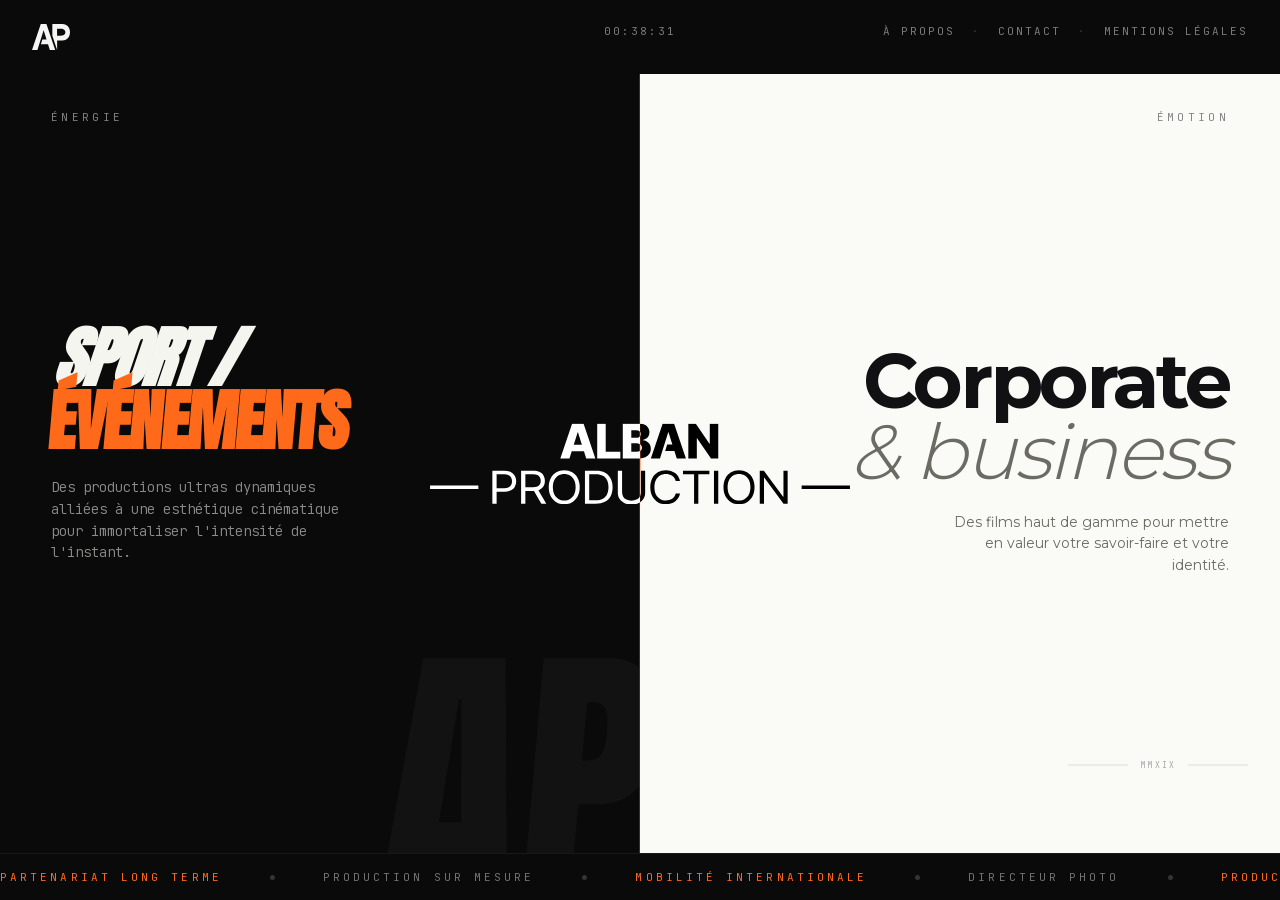
==== index.html @ eab3c6dc "fix: les logos debordaient de leur case a cause de l'enveloppe <picture>" ====
<!DOCTYPE html>
<html lang="fr">
<head>
<meta charset="UTF-8">
<meta name="viewport" content="width=device-width, initial-scale=1.0">
<title>Alban Production — Production audiovisuelle, Bourg-en-Bresse</title>
<meta name="description" content="Alban Production · Production audiovisuelle haut de gamme à Bourg-en-Bresse (Ain, Auvergne-Rhône-Alpes). Films d'entreprise, brand films, captations sportives et événementielles.">
<meta name="author" content="Alban Dubois">
<link rel="canonical" href="https://alban-production.fr/">

<meta property="og:type" content="website">
<meta property="og:site_name" content="Alban Production">
<meta property="og:title" content="Alban Production — Production audiovisuelle, Bourg-en-Bresse">
<meta property="og:description" content="Alban Production · Production audiovisuelle haut de gamme à Bourg-en-Bresse (Ain, Auvergne-Rhône-Alpes). Films d'entreprise, brand films, captations sportives et événementielles.">
<meta property="og:locale" content="fr_FR">
<meta property="og:url" content="https://alban-production.fr/">
<meta property="og:image" content="https://alban-production.fr/og-image.jpg">

<meta name="twitter:card" content="summary_large_image">
<meta name="twitter:title" content="Alban Production — Production audiovisuelle, Bourg-en-Bresse">
<meta name="twitter:description" content="Alban Production · Production audiovisuelle haut de gamme à Bourg-en-Bresse (Ain, Auvergne-Rhône-Alpes). Films d'entreprise, brand films, captations sportives et événementielles.">
<meta name="twitter:image" content="https://alban-production.fr/og-image.jpg">

<link rel="icon" type="image/svg+xml" href="/favicon.svg">
<link rel="alternate icon" href="/favicon.svg">
<link rel="apple-touch-icon" href="/favicon.svg">
<meta name="theme-color" content="#0a0a0b">

<link rel="preload" href="/assets/fonts/montserrat-400.woff2" as="font" type="font/woff2" crossorigin>
<link rel="preload" href="/assets/fonts/montserrat-600.woff2" as="font" type="font/woff2" crossorigin>
<link rel="stylesheet" href="/assets/fonts.css?v=96394fb1">
<link rel="stylesheet" href="/assets/styles.css?v=3a34f02d">

<script type="application/ld+json">
{
  "@context": "https://schema.org",
  "@type": "ProfessionalService",
  "@id": "https://alban-production.fr/#alban-production",
  "name": "Alban Production",
  "description": "Production audiovisuelle haut de gamme à Bourg-en-Bresse : films d'entreprise, brand films, captations sportives et événementielles.",
  "url": "https://alban-production.fr/",
  "image": "https://alban-production.fr/og-image.jpg",
  "logo": "https://alban-production.fr/icone.svg",
  "email": "contact@alban-production.fr",
  "telephone": "+33769487926",
  "vatID": "FR01921617528",
  "taxID": "92161752800028",
  "founder": { "@type": "Person", "name": "Alban Dubois", "jobTitle": "Réalisateur et chef opérateur" },
  "address": {
    "@type": "PostalAddress",
    "addressLocality": "Jasseron",
    "postalCode": "01250",
    "addressRegion": "Auvergne-Rhône-Alpes",
    "addressCountry": "FR"
  },
  "areaServed": [
    { "@type": "AdministrativeArea", "name": "Auvergne-Rhône-Alpes" },
    { "@type": "Country", "name": "France" }
  ],
  "openingHoursSpecification": [{
    "@type": "OpeningHoursSpecification",
    "dayOfWeek": ["Monday", "Tuesday", "Wednesday", "Thursday", "Friday"],
    "opens": "09:00",
    "closes": "17:00"
  }],
  "sameAs": [
    "https://www.instagram.com/alban.production/",
    "https://www.linkedin.com/in/alban-production"
  ],
  "makesOffer": [
    { "@type": "Offer", "itemOffered": { "@type": "Service", "name": "Film d'entreprise" } },
    { "@type": "Offer", "itemOffered": { "@type": "Service", "name": "Brand film" } },
    { "@type": "Offer", "itemOffered": { "@type": "Service", "name": "Captation sportive" } },
    { "@type": "Offer", "itemOffered": { "@type": "Service", "name": "Aftermovie événementiel" } }
  ]
}
</script>
</head>
<body data-page="landing">
<a class="skip-link" href="#landing">Aller au contenu principal</a>

<div class="grain" id="grain"></div>

<nav class="topnav" id="topnav" style="display:none;">
  <div class="nav-left">
    <a class="brand" href="/" aria-label="Accueil">
      <img src="/icone.svg" alt="Alban Production" class="brand-logo" width="32" height="22">
    </a>
  </div>
  <div class="nav-middle" id="nav-middle"></div>
  <div class="nav-right" id="nav-right"></div>
</nav>

<main id="landing" class="view active">

  <!-- Titre de la page : affiché sous forme de logo, donc restitué ici en texte
       pour les lecteurs d'écran et les moteurs de recherche (aucun effet visuel) -->
  <h1 class="sr-only">Alban Production — production audiovisuelle à Bourg-en-Bresse</h1>

  <!-- Meta bar top -->
  <div class="meta-bar">
    <span class="left">
      <img src="/icone.svg" alt="Alban Production" class="meta-logo" width="38" height="26">
    </span>
    <span class="center"><span id="clock">00:00:00</span></span>
    <span class="right meta-links">
      <a href="/a-propos">À propos</a>
      <span class="sep">·</span>
      <a href="/contact">Contact</a>
      <span class="sep">·</span>
      <a href="/mentions-legales" class="meta-legal">Mentions légales</a>
    </span>
  </div>

  <!-- Split -->
  <div class="split-wrap">

    <!-- Sport -->
    <a class="split-side split-sport" href="/sport">
      <div class="side-index">
        <span>Énergie</span>
      </div>

      <div class="side-center">
        <h2 class="side-title">Sport /<br><em>Événements</em></h2>
        <p class="side-desc">Des productions ultras dynamiques alliées à une esthétique cinématique pour immortaliser l'intensité de l'instant.</p>
      </div>

      <div class="watermark-sport">AP</div>
    </a>

    <!-- Logo straddling — fichier logo.svg dans preview/ -->
    <div class="logo-straddle">
      <div class="logo-frame" id="logoFrame">
        <!-- FALLBACK texte si logo.svg absent -->
        <div class="logo-half left"><span class="txt">ALBAN PRODUCTION</span></div>
        <div class="logo-half right"><span class="txt">ALBAN PRODUCTION</span></div>
        <!-- Moitié gauche : logo tel quel (supposé clair/blanc, sur fond noir sport) -->
        <img src="/logo.svg" alt="" class="logo-svg logo-svg-left" width="5302" height="1025"
             onerror="this.style.display='none'"
             onload="document.getElementById('logoFrame').classList.add('has-img')">
        <!-- Moitié droite : même logo inversé pour fond blanc corpo -->
        <img src="/logo.svg" alt="Alban Production" class="logo-svg logo-svg-right" width="5302" height="1025"
             onerror="this.style.display='none'">
      </div>
    </div>

    <!-- Corporate -->
    <a class="split-side split-corp" href="/corporate">
      <div class="side-index" style="justify-self:end;text-align:right;">
        <span>Émotion</span>
      </div>

      <div class="side-center" style="margin-left:auto;align-items:flex-end;text-align:right;">
        <h2 class="side-title">Corporate<br><em>& business</em></h2>
        <p class="side-desc" style="margin-left:auto;">Des films haut de gamme pour mettre en valeur votre savoir-faire et votre identité.</p>
      </div>

      <div class="decor-corp" aria-hidden="true">
        <svg viewBox="0 0 180 40" fill="none">
          <line x1="0" y1="20" x2="60" y2="20" stroke="currentColor" stroke-width="0.75" opacity="0.25"/>
          <line x1="120" y1="20" x2="180" y2="20" stroke="currentColor" stroke-width="0.75" opacity="0.25"/>
          <text x="90" y="23" text-anchor="middle" font-family="JetBrains Mono" font-size="8" fill="currentColor" opacity="0.5" letter-spacing="2">MMXIX</text>
        </svg>
      </div>
    </a>

  </div>

  <!-- Bottom marquee -->
  <div class="landing-marquee marquee">
    <div class="marquee-track">
      <span class="accent">Partenariat long terme</span><span class="dot"></span>
      <span>Production sur mesure</span><span class="dot"></span>
      <span class="accent">Mobilité internationale</span><span class="dot"></span>
      <span>Directeur photo</span><span class="dot"></span>
      <span class="accent">Production audiovisuelle haut de gamme</span><span class="dot"></span>
      <span>Cameras ciné</span><span class="dot"></span>
      <span class="accent">Partenariat long terme</span><span class="dot"></span>
      <span>Production sur mesure</span><span class="dot"></span>
      <span class="accent">Mobilité internationale</span><span class="dot"></span>
      <span>Directeur photo</span><span class="dot"></span>
      <span class="accent">Production audiovisuelle haut de gamme</span><span class="dot"></span>
      <span>Cameras ciné</span><span class="dot"></span>
    </div>
  </div>
</main>

<script src="/assets/app.js?v=abff053b" defer></script>
</body>
</html>
---- assets/fonts.css ----
/* ═══════════════════════════════════════════════
   POLICES AUTO-HÉBERGÉES
   Servies depuis ce serveur plutôt que depuis Google Fonts :
   aucune adresse IP de visiteur n'est transmise à un tiers (RGPD),
   et le rendu est plus rapide (une requête réseau de moins).
   Sous-ensembles latin + latin-ext uniquement.
═══════════════════════════════════════════════ */

@font-face {
  font-family: 'Anton';
  font-style: normal;
  font-weight: 400;
  font-display: swap;
  src: url('/assets/fonts/anton-400.woff2') format('woff2');
  unicode-range: U+0100-02BA, U+02BD-02C5, U+02C7-02CC, U+02CE-02D7, U+02DD-02FF, U+0304, U+0308, U+0329, U+1D00-1DBF, U+1E00-1E9F, U+1EF2-1EFF, U+2020, U+20A0-20AB, U+20AD-20C0, U+2113, U+2C60-2C7F, U+A720-A7FF;
}
@font-face {
  font-family: 'Anton';
  font-style: normal;
  font-weight: 400;
  font-display: swap;
  src: url('/assets/fonts/anton-400-ext.woff2') format('woff2');
  unicode-range: U+0000-00FF, U+0131, U+0152-0153, U+02BB-02BC, U+02C6, U+02DA, U+02DC, U+0304, U+0308, U+0329, U+2000-206F, U+20AC, U+2122, U+2191, U+2193, U+2212, U+2215, U+FEFF, U+FFFD;
}
@font-face {
  font-family: 'Instrument Serif';
  font-style: italic;
  font-weight: 400;
  font-display: swap;
  src: url('/assets/fonts/instrument-serif-400-italic.woff2') format('woff2');
  unicode-range: U+0100-02BA, U+02BD-02C5, U+02C7-02CC, U+02CE-02D7, U+02DD-02FF, U+0304, U+0308, U+0329, U+1D00-1DBF, U+1E00-1E9F, U+1EF2-1EFF, U+2020, U+20A0-20AB, U+20AD-20C0, U+2113, U+2C60-2C7F, U+A720-A7FF;
}
@font-face {
  font-family: 'Instrument Serif';
  font-style: italic;
  font-weight: 400;
  font-display: swap;
  src: url('/assets/fonts/instrument-serif-400-italic-ext.woff2') format('woff2');
  unicode-range: U+0000-00FF, U+0131, U+0152-0153, U+02BB-02BC, U+02C6, U+02DA, U+02DC, U+0304, U+0308, U+0329, U+2000-206F, U+20AC, U+2122, U+2191, U+2193, U+2212, U+2215, U+FEFF, U+FFFD;
}
@font-face {
  font-family: 'Instrument Serif';
  font-style: normal;
  font-weight: 400;
  font-display: swap;
  src: url('/assets/fonts/instrument-serif-400.woff2') format('woff2');
  unicode-range: U+0100-02BA, U+02BD-02C5, U+02C7-02CC, U+02CE-02D7, U+02DD-02FF, U+0304, U+0308, U+0329, U+1D00-1DBF, U+1E00-1E9F, U+1EF2-1EFF, U+2020, U+20A0-20AB, U+20AD-20C0, U+2113, U+2C60-2C7F, U+A720-A7FF;
}
@font-face {
  font-family: 'Instrument Serif';
  font-style: normal;
  font-weight: 400;
  font-display: swap;
  src: url('/assets/fonts/instrument-serif-400-ext.woff2') format('woff2');
  unicode-range: U+0000-00FF, U+0131, U+0152-0153, U+02BB-02BC, U+02C6, U+02DA, U+02DC, U+0304, U+0308, U+0329, U+2000-206F, U+20AC, U+2122, U+2191, U+2193, U+2212, U+2215, U+FEFF, U+FFFD;
}
@font-face {
  font-family: 'JetBrains Mono';
  font-style: normal;
  font-weight: 300;
  font-display: swap;
  src: url('/assets/fonts/jetbrains-mono-300.woff2') format('woff2');
  unicode-range: U+0100-02BA, U+02BD-02C5, U+02C7-02CC, U+02CE-02D7, U+02DD-02FF, U+0304, U+0308, U+0329, U+1D00-1DBF, U+1E00-1E9F, U+1EF2-1EFF, U+2020, U+20A0-20AB, U+20AD-20C0, U+2113, U+2C60-2C7F, U+A720-A7FF;
}
@font-face {
  font-family: 'JetBrains Mono';
  font-style: normal;
  font-weight: 300;
  font-display: swap;
  src: url('/assets/fonts/jetbrains-mono-300-ext.woff2') format('woff2');
  unicode-range: U+0000-00FF, U+0131, U+0152-0153, U+02BB-02BC, U+02C6, U+02DA, U+02DC, U+0304, U+0308, U+0329, U+2000-206F, U+20AC, U+2122, U+2191, U+2193, U+2212, U+2215, U+FEFF, U+FFFD;
}
@font-face {
  font-family: 'JetBrains Mono';
  font-style: normal;
  font-weight: 400;
  font-display: swap;
  src: url('/assets/fonts/jetbrains-mono-400.woff2') format('woff2');
  unicode-range: U+0100-02BA, U+02BD-02C5, U+02C7-02CC, U+02CE-02D7, U+02DD-02FF, U+0304, U+0308, U+0329, U+1D00-1DBF, U+1E00-1E9F, U+1EF2-1EFF, U+2020, U+20A0-20AB, U+20AD-20C0, U+2113, U+2C60-2C7F, U+A720-A7FF;
}
@font-face {
  font-family: 'JetBrains Mono';
  font-style: normal;
  font-weight: 400;
  font-display: swap;
  src: url('/assets/fonts/jetbrains-mono-400-ext.woff2') format('woff2');
  unicode-range: U+0000-00FF, U+0131, U+0152-0153, U+02BB-02BC, U+02C6, U+02DA, U+02DC, U+0304, U+0308, U+0329, U+2000-206F, U+20AC, U+2122, U+2191, U+2193, U+2212, U+2215, U+FEFF, U+FFFD;
}
@font-face {
  font-family: 'JetBrains Mono';
  font-style: normal;
  font-weight: 500;
  font-display: swap;
  src: url('/assets/fonts/jetbrains-mono-500.woff2') format('woff2');
  unicode-range: U+0100-02BA, U+02BD-02C5, U+02C7-02CC, U+02CE-02D7, U+02DD-02FF, U+0304, U+0308, U+0329, U+1D00-1DBF, U+1E00-1E9F, U+1EF2-1EFF, U+2020, U+20A0-20AB, U+20AD-20C0, U+2113, U+2C60-2C7F, U+A720-A7FF;
}
@font-face {
  font-family: 'JetBrains Mono';
  font-style: normal;
  font-weight: 500;
  font-display: swap;
  src: url('/assets/fonts/jetbrains-mono-500-ext.woff2') format('woff2');
  unicode-range: U+0000-00FF, U+0131, U+0152-0153, U+02BB-02BC, U+02C6, U+02DA, U+02DC, U+0304, U+0308, U+0329, U+2000-206F, U+20AC, U+2122, U+2191, U+2193, U+2212, U+2215, U+FEFF, U+FFFD;
}
@font-face {
  font-family: 'Montserrat';
  font-style: normal;
  font-weight: 300;
  font-display: swap;
  src: url('/assets/fonts/montserrat-300.woff2') format('woff2');
  unicode-range: U+0100-02BA, U+02BD-02C5, U+02C7-02CC, U+02CE-02D7, U+02DD-02FF, U+0304, U+0308, U+0329, U+1D00-1DBF, U+1E00-1E9F, U+1EF2-1EFF, U+2020, U+20A0-20AB, U+20AD-20C0, U+2113, U+2C60-2C7F, U+A720-A7FF;
}
@font-face {
  font-family: 'Montserrat';
  font-style: normal;
  font-weight: 300;
  font-display: swap;
  src: url('/assets/fonts/montserrat-300-ext.woff2') format('woff2');
  unicode-range: U+0000-00FF, U+0131, U+0152-0153, U+02BB-02BC, U+02C6, U+02DA, U+02DC, U+0304, U+0308, U+0329, U+2000-206F, U+20AC, U+2122, U+2191, U+2193, U+2212, U+2215, U+FEFF, U+FFFD;
}
@font-face {
  font-family: 'Montserrat';
  font-style: normal;
  font-weight: 400;
  font-display: swap;
  src: url('/assets/fonts/montserrat-400.woff2') format('woff2');
  unicode-range: U+0100-02BA, U+02BD-02C5, U+02C7-02CC, U+02CE-02D7, U+02DD-02FF, U+0304, U+0308, U+0329, U+1D00-1DBF, U+1E00-1E9F, U+1EF2-1EFF, U+2020, U+20A0-20AB, U+20AD-20C0, U+2113, U+2C60-2C7F, U+A720-A7FF;
}
@font-face {
  font-family: 'Montserrat';
  font-style: normal;
  font-weight: 400;
  font-display: swap;
  src: url('/assets/fonts/montserrat-400-ext.woff2') format('woff2');
  unicode-range: U+0000-00FF, U+0131, U+0152-0153, U+02BB-02BC, U+02C6, U+02DA, U+02DC, U+0304, U+0308, U+0329, U+2000-206F, U+20AC, U+2122, U+2191, U+2193, U+2212, U+2215, U+FEFF, U+FFFD;
}
@font-face {
  font-family: 'Montserrat';
  font-style: normal;
  font-weight: 500;
  font-display: swap;
  src: url('/assets/fonts/montserrat-500.woff2') format('woff2');
  unicode-range: U+0100-02BA, U+02BD-02C5, U+02C7-02CC, U+02CE-02D7, U+02DD-02FF, U+0304, U+0308, U+0329, U+1D00-1DBF, U+1E00-1E9F, U+1EF2-1EFF, U+2020, U+20A0-20AB, U+20AD-20C0, U+2113, U+2C60-2C7F, U+A720-A7FF;
}
@font-face {
  font-family: 'Montserrat';
  font-style: normal;
  font-weight: 500;
  font-display: swap;
  src: url('/assets/fonts/montserrat-500-ext.woff2') format('woff2');
  unicode-range: U+0000-00FF, U+0131, U+0152-0153, U+02BB-02BC, U+02C6, U+02DA, U+02DC, U+0304, U+0308, U+0329, U+2000-206F, U+20AC, U+2122, U+2191, U+2193, U+2212, U+2215, U+FEFF, U+FFFD;
}
@font-face {
  font-family: 'Montserrat';
  font-style: normal;
  font-weight: 600;
  font-display: swap;
  src: url('/assets/fonts/montserrat-600.woff2') format('woff2');
  unicode-range: U+0100-02BA, U+02BD-02C5, U+02C7-02CC, U+02CE-02D7, U+02DD-02FF, U+0304, U+0308, U+0329, U+1D00-1DBF, U+1E00-1E9F, U+1EF2-1EFF, U+2020, U+20A0-20AB, U+20AD-20C0, U+2113, U+2C60-2C7F, U+A720-A7FF;
}
@font-face {
  font-family: 'Montserrat';
  font-style: normal;
  font-weight: 600;
  font-display: swap;
  src: url('/assets/fonts/montserrat-600-ext.woff2') format('woff2');
  unicode-range: U+0000-00FF, U+0131, U+0152-0153, U+02BB-02BC, U+02C6, U+02DA, U+02DC, U+0304, U+0308, U+0329, U+2000-206F, U+20AC, U+2122, U+2191, U+2193, U+2212, U+2215, U+FEFF, U+FFFD;
}
@font-face {
  font-family: 'Montserrat';
  font-style: normal;
  font-weight: 700;
  font-display: swap;
  src: url('/assets/fonts/montserrat-700.woff2') format('woff2');
  unicode-range: U+0100-02BA, U+02BD-02C5, U+02C7-02CC, U+02CE-02D7, U+02DD-02FF, U+0304, U+0308, U+0329, U+1D00-1DBF, U+1E00-1E9F, U+1EF2-1EFF, U+2020, U+20A0-20AB, U+20AD-20C0, U+2113, U+2C60-2C7F, U+A720-A7FF;
}
@font-face {
  font-family: 'Montserrat';
  font-style: normal;
  font-weight: 700;
  font-display: swap;
  src: url('/assets/fonts/montserrat-700-ext.woff2') format('woff2');
  unicode-range: U+0000-00FF, U+0131, U+0152-0153, U+02BB-02BC, U+02C6, U+02DA, U+02DC, U+0304, U+0308, U+0329, U+2000-206F, U+20AC, U+2122, U+2191, U+2193, U+2212, U+2215, U+FEFF, U+FFFD;
}
@font-face {
  font-family: 'Playfair Display';
  font-style: italic;
  font-weight: 400;
  font-display: swap;
  src: url('/assets/fonts/playfair-display-400-italic.woff2') format('woff2');
  unicode-range: U+0100-02BA, U+02BD-02C5, U+02C7-02CC, U+02CE-02D7, U+02DD-02FF, U+0304, U+0308, U+0329, U+1D00-1DBF, U+1E00-1E9F, U+1EF2-1EFF, U+2020, U+20A0-20AB, U+20AD-20C0, U+2113, U+2C60-2C7F, U+A720-A7FF;
}
@font-face {
  font-family: 'Playfair Display';
  font-style: italic;
  font-weight: 400;
  font-display: swap;
  src: url('/assets/fonts/playfair-display-400-italic-ext.woff2') format('woff2');
  unicode-range: U+0000-00FF, U+0131, U+0152-0153, U+02BB-02BC, U+02C6, U+02DA, U+02DC, U+0304, U+0308, U+0329, U+2000-206F, U+20AC, U+2122, U+2191, U+2193, U+2212, U+2215, U+FEFF, U+FFFD;
}
@font-face {
  font-family: 'Playfair Display';
  font-style: italic;
  font-weight: 500;
  font-display: swap;
  src: url('/assets/fonts/playfair-display-500-italic.woff2') format('woff2');
  unicode-range: U+0100-02BA, U+02BD-02C5, U+02C7-02CC, U+02CE-02D7, U+02DD-02FF, U+0304, U+0308, U+0329, U+1D00-1DBF, U+1E00-1E9F, U+1EF2-1EFF, U+2020, U+20A0-20AB, U+20AD-20C0, U+2113, U+2C60-2C7F, U+A720-A7FF;
}
@font-face {
  font-family: 'Playfair Display';
  font-style: italic;
  font-weight: 500;
  font-display: swap;
  src: url('/assets/fonts/playfair-display-500-italic-ext.woff2') format('woff2');
  unicode-range: U+0000-00FF, U+0131, U+0152-0153, U+02BB-02BC, U+02C6, U+02DA, U+02DC, U+0304, U+0308, U+0329, U+2000-206F, U+20AC, U+2122, U+2191, U+2193, U+2212, U+2215, U+FEFF, U+FFFD;
}
@font-face {
  font-family: 'Playfair Display';
  font-style: italic;
  font-weight: 600;
  font-display: swap;
  src: url('/assets/fonts/playfair-display-600-italic.woff2') format('woff2');
  unicode-range: U+0100-02BA, U+02BD-02C5, U+02C7-02CC, U+02CE-02D7, U+02DD-02FF, U+0304, U+0308, U+0329, U+1D00-1DBF, U+1E00-1E9F, U+1EF2-1EFF, U+2020, U+20A0-20AB, U+20AD-20C0, U+2113, U+2C60-2C7F, U+A720-A7FF;
}
@font-face {
  font-family: 'Playfair Display';
  font-style: italic;
  font-weight: 600;
  font-display: swap;
  src: url('/assets/fonts/playfair-display-600-italic-ext.woff2') format('woff2');
  unicode-range: U+0000-00FF, U+0131, U+0152-0153, U+02BB-02BC, U+02C6, U+02DA, U+02DC, U+0304, U+0308, U+0329, U+2000-206F, U+20AC, U+2122, U+2191, U+2193, U+2212, U+2215, U+FEFF, U+FFFD;
}
@font-face {
  font-family: 'Playfair Display';
  font-style: normal;
  font-weight: 400;
  font-display: swap;
  src: url('/assets/fonts/playfair-display-400.woff2') format('woff2');
  unicode-range: U+0100-02BA, U+02BD-02C5, U+02C7-02CC, U+02CE-02D7, U+02DD-02FF, U+0304, U+0308, U+0329, U+1D00-1DBF, U+1E00-1E9F, U+1EF2-1EFF, U+2020, U+20A0-20AB, U+20AD-20C0, U+2113, U+2C60-2C7F, U+A720-A7FF;
}
@font-face {
  font-family: 'Playfair Display';
  font-style: normal;
  font-weight: 400;
  font-display: swap;
  src: url('/assets/fonts/playfair-display-400-ext.woff2') format('woff2');
  unicode-range: U+0000-00FF, U+0131, U+0152-0153, U+02BB-02BC, U+02C6, U+02DA, U+02DC, U+0304, U+0308, U+0329, U+2000-206F, U+20AC, U+2122, U+2191, U+2193, U+2212, U+2215, U+FEFF, U+FFFD;
}
@font-face {
  font-family: 'Playfair Display';
  font-style: normal;
  font-weight: 600;
  font-display: swap;
  src: url('/assets/fonts/playfair-display-600.woff2') format('woff2');
  unicode-range: U+0100-02BA, U+02BD-02C5, U+02C7-02CC, U+02CE-02D7, U+02DD-02FF, U+0304, U+0308, U+0329, U+1D00-1DBF, U+1E00-1E9F, U+1EF2-1EFF, U+2020, U+20A0-20AB, U+20AD-20C0, U+2113, U+2C60-2C7F, U+A720-A7FF;
}
@font-face {
  font-family: 'Playfair Display';
  font-style: normal;
  font-weight: 600;
  font-display: swap;
  src: url('/assets/fonts/playfair-display-600-ext.woff2') format('woff2');
  unicode-range: U+0000-00FF, U+0131, U+0152-0153, U+02BB-02BC, U+02C6, U+02DA, U+02DC, U+0304, U+0308, U+0329, U+2000-206F, U+20AC, U+2122, U+2191, U+2193, U+2212, U+2215, U+FEFF, U+FFFD;
}
---- assets/styles.css ----
/* ═══════════════════════════════════════════════
   RESET & TOKENS
═══════════════════════════════════════════════ */
*, *::before, *::after { box-sizing: border-box; margin: 0; padding: 0; }
html { scroll-behavior: smooth; -webkit-font-smoothing: antialiased; }
body {
  font-family: 'Montserrat', system-ui, sans-serif;
  font-weight: 400;
  overflow-x: hidden;
  background: #0a0a0b;
  color: #f5f5f0;
}

:root {
  /* Palette */
  --off-black: #0a0a0b;
  --ink: #111113;
  --paper: #fafaf7;
  --paper-deep: #f1f0ea;
  --muted-light: #6b6b64;
  --muted-dark: #7a7a74;
  --line-light: #e4e3dc;
  --line-dark: rgba(245,245,240,0.08);
  --accent: #ff6a1a;          /* orange dynamique */
  --accent-muted: #cc4e0d;
  --accent-deep:  #b8440a;

  /* Type */
  --font-body: 'Montserrat', system-ui, sans-serif;
  --font-sans: 'Montserrat', system-ui, sans-serif;
  --font-corp: 'Montserrat', system-ui, sans-serif;
  --font-serif: 'Playfair Display', Georgia, serif;
  --font-serif-accent: 'Instrument Serif', Georgia, serif;
  --font-display: 'Anton', Impact, sans-serif;
  --font-mono: 'JetBrains Mono', ui-monospace, monospace;

  /* Motion */
  --ease-out: cubic-bezier(0.16, 1, 0.3, 1);
  --ease-in-out: cubic-bezier(0.83, 0, 0.17, 1);
}

::selection { background: var(--accent); color: #fff; }

/* ═══════════════════════════════════════════════
   VIEW SWITCHER
═══════════════════════════════════════════════ */
.view { display: none; }
.view.active { display: block; animation: viewIn 0.7s var(--ease-out) both; }
#landing.active { display: grid; }
@keyframes viewIn { from { opacity: 0; transform: translateY(8px); } to { opacity: 1; transform: translateY(0); } }

/* ═══════════════════════════════════════════════
   GRAIN (fixed, pointer-events none)
═══════════════════════════════════════════════ */
.grain {
  position: fixed; inset: 0;
  pointer-events: none;
  z-index: 200;
  opacity: 0;
  transition: opacity 0.8s var(--ease-out);
  background-image: url("data:image/svg+xml,%3Csvg xmlns='http://www.w3.org/2000/svg' width='400' height='400'%3E%3Cfilter id='n'%3E%3CfeTurbulence type='fractalNoise' baseFrequency='0.9' numOctaves='3' stitchTiles='stitch'/%3E%3CfeColorMatrix type='saturate' values='0'/%3E%3C/filter%3E%3Crect width='400' height='400' filter='url(%23n)'/%3E%3C/svg%3E");
  mix-blend-mode: overlay;
}
.grain.on-dark { opacity: 0.08; mix-blend-mode: screen; }
.grain.on-light { opacity: 0.03; mix-blend-mode: multiply; }
.grain::before {
  content: ''; position: absolute; inset: -50%;
  background: inherit; opacity: 0.6;
  animation: grainShift 0.4s steps(1) infinite;
}
@keyframes grainShift {
  0%,100% { transform: translate(0,0); }
  25% { transform: translate(-3%, 2%); }
  50% { transform: translate(2%, -4%); }
  75% { transform: translate(-1%, 5%); }
}

/* ═══════════════════════════════════════════════
   KINETIC MARQUEE (infinite horizontal)
═══════════════════════════════════════════════ */
.marquee {
  overflow: hidden;
  white-space: nowrap;
  display: flex;
  user-select: none;
}
.marquee-track {
  display: inline-flex;
  align-items: center;
  gap: 3rem;
  padding-right: 3rem;
  animation: slide 45s linear infinite;
  will-change: transform;
}
.marquee-track.reverse { animation-direction: reverse; animation-duration: 60s; }
.marquee-track > * { flex-shrink: 0; }
@keyframes slide {
  from { transform: translateX(0); }
  to { transform: translateX(-50%); }
}

.dot {
  display: inline-block;
  width: 5px; height: 5px;
  border-radius: 50%;
  background: currentColor;
  opacity: 0.4;
  vertical-align: middle;
}

/* ═══════════════════════════════════════════════
   NAVIGATION (shared)
═══════════════════════════════════════════════ */
.topnav {
  position: fixed;
  top: 0; left: 0; right: 0;
  z-index: 100;
  display: grid;
  grid-template-columns: 1fr auto 1fr;
  align-items: center;
  padding: 1.25rem 2rem;
  backdrop-filter: blur(16px);
  -webkit-backdrop-filter: blur(16px);
  transition: background 0.4s var(--ease-out), border-color 0.4s;
}
.topnav.corp {
  background: rgba(250, 250, 247, 0.82);
  border-bottom: 1px solid var(--line-light);
  color: var(--ink);
}
.topnav.sport {
  background: rgba(10, 10, 11, 0.78);
  border-bottom: 1px solid var(--line-dark);
  color: #f5f5f0;
}
.topnav .brand {
  font-family: var(--font-display);
  font-size: 1rem;
  letter-spacing: 0.12em;
  text-transform: uppercase;
  cursor: pointer;
  background: none; border: none; color: inherit;
  padding: 0;
  transition: opacity 0.2s;
}
.topnav .brand:hover { opacity: 0.6; }
.topnav .brand .sep { color: var(--accent); margin: 0 0.5em; }

.nav-middle {
  display: flex;
  gap: 2rem;
  justify-content: center;
}
@media(max-width: 768px) { .nav-middle { display: none; } }

.topnav.corp .nav-link {
  font-family: var(--font-body);
  font-size: 13px;
  color: var(--muted-light);
  text-decoration: none;
  letter-spacing: 0.02em;
  font-weight: 400;
  transition: color 0.25s var(--ease-out);
  position: relative;
  padding-bottom: 2px;
}
.topnav.corp .nav-link::after {
  content: ''; position: absolute; left: 0; right: 0; bottom: 0;
  height: 1px; background: var(--ink);
  transform: scaleX(0); transform-origin: left;
  transition: transform 0.35s var(--ease-out);
}
.topnav.corp .nav-link:hover { color: var(--ink); }
.topnav.corp .nav-link:hover::after { transform: scaleX(1); }

.topnav.sport .nav-link {
  font-family: var(--font-display);
  font-size: 13px;
  color: #f5f5f0;
  text-decoration: none;
  letter-spacing: 0.18em;
  text-transform: uppercase;
  transition: color 0.25s var(--ease-out);
  position: relative;
}
.topnav.sport .nav-link:hover { color: var(--accent); }

.nav-right {
  display: flex;
  justify-content: flex-end;
  align-items: center;
  gap: 1rem;
}
.nav-back {
  font-family: var(--font-mono);
  font-size: 11px;
  letter-spacing: 0.2em;
  text-transform: uppercase;
  background: none; border: none; cursor: pointer;
  color: inherit; opacity: 0.55;
  transition: opacity 0.25s, transform 0.25s var(--ease-out);
  display: inline-flex; align-items: center; gap: 0.5rem;
}
.nav-back:hover { opacity: 1; transform: translateX(-2px); }

/* Status dot (perpetual pulse) */
.status {
  display: inline-flex; align-items: center; gap: 0.5rem;
  font-family: var(--font-mono);
  font-size: 10px;
  letter-spacing: 0.15em;
  text-transform: uppercase;
  opacity: 0.6;
}
.status .pulse {
  width: 6px; height: 6px;
  border-radius: 50%;
  background: var(--accent);
  animation: pulse 2.4s var(--ease-out) infinite;
}
@keyframes pulse {
  0%,100% { opacity: 1; transform: scale(1); }
  50% { opacity: 0.4; transform: scale(1.4); }
}

/* ═══════════════════════════════════════════════
   LANDING — 50/50 ASYMMETRIC
═══════════════════════════════════════════════ */
#landing {
  min-height: 100dvh;
  width: 100%;
  grid-template-rows: auto 1fr auto;
  background: var(--off-black);
  position: relative;
  overflow: hidden;
}

/* Meta bar top */
.meta-bar {
  display: grid;
  grid-template-columns: 1fr auto 1fr;
  padding: 1.5rem 2rem;
  font-family: var(--font-mono);
  font-size: 11px;
  letter-spacing: 0.18em;
  text-transform: uppercase;
  color: rgba(245,245,240,0.5);
  position: relative;
  z-index: 30;
  mix-blend-mode: difference;
}
.meta-bar .left  { text-align: left; display: flex; align-items: center; }
.meta-bar .center { text-align: center; }
.meta-bar .right { text-align: right; }
.meta-bar .meta-logo {
  height: 26px;
  width: auto;
  object-fit: contain;
  display: inline-block;
}
.topnav .brand-logo {
  height: 22px;
  width: auto;
  display: block;
  object-fit: contain;
}
.topnav.corp .brand-logo { filter: invert(1); }
.meta-bar .meta-links a {
  color: inherit;
  text-decoration: none;
  transition: color 0.3s var(--ease-out);
}
.meta-bar .meta-links a:hover { color: var(--accent); }
.meta-bar .meta-links .sep { margin: 0 0.75em; opacity: 0.4; }

/* Split screen */
.split-wrap {
  display: grid;
  grid-template-columns: 1fr 1fr;
  position: relative;
  min-height: 0;
}
.split-side {
  position: relative;
  padding: 4vh 4vw 6vh;
  display: grid;
  grid-template-rows: auto 1fr auto;
  cursor: pointer;
  overflow: hidden;
  transition: flex 0.5s var(--ease-out);
  -webkit-tap-highlight-color: rgba(255,106,26,0.2);
  touch-action: manipulation;
  user-select: none;
  -webkit-user-select: none;
}
.split-side:active { background-color: rgba(255,106,26,0.04); }
.split-sport {
  background: var(--off-black);
  color: #f5f5f0;
  border-right: 1px solid rgba(255,106,26,0.3);
}
.split-corp {
  background: var(--paper);
  color: var(--ink);
}

/* Index numeral */
.side-index {
  font-family: var(--font-mono);
  font-size: 11px;
  letter-spacing: 0.3em;
  opacity: 0.5;
  text-transform: uppercase;
  display: flex;
  gap: 0.75rem;
  align-items: center;
}
.side-index .num {
  font-family: var(--font-display);
  font-size: 1.2rem;
  letter-spacing: 0.05em;
  opacity: 0.85;
}

/* Center vertical stack */
.side-center {
  align-self: center;
  display: flex;
  flex-direction: column;
  gap: 1.5rem;
  max-width: 22rem;
  transition: transform 0.7s var(--ease-out);
}
.split-sport .side-center { transform: translateY(-1rem); }
.split-sport:hover .side-center { transform: translateY(-1.5rem); }
.split-corp:hover .side-center { transform: translateY(-0.5rem); }

.side-kicker {
  font-family: var(--font-mono);
  font-size: 11px;
  letter-spacing: 0.3em;
  text-transform: uppercase;
}
.split-sport .side-kicker { color: var(--accent); }
.split-corp  .side-kicker { color: var(--muted-light); }

.side-title {
  line-height: 0.95;
  transition: transform 0.5s var(--ease-out);
}
.split-sport .side-title {
  font-family: var(--font-display);
  font-style: italic;
  /* min=2.2rem pour petits écrans, scale=5.2vw pour s'adapter à la demi-largeur, max=6rem */
  font-size: clamp(2.2rem, 5.2vw, 6rem);
  letter-spacing: -0.03em;
  text-transform: uppercase;
  transform: skewX(-5deg);
  white-space: nowrap;           /* force 2 lignes max via les <br>, jamais de wrap auto */
}
.split-sport .side-title em { display: inline-block; }
.split-corp .side-title {
  font-family: var(--font-corp);
  font-style: normal;
  font-size: clamp(2.8rem, 6vw, 5.2rem);
  font-weight: 700;
  letter-spacing: -0.045em;
  line-height: 0.92;
}
.split-sport .side-title em { color: var(--accent); font-style: normal; }
.split-corp  .side-title em {
  font-family: var(--font-corp);
  font-weight: 300;
  font-style: italic;
  color: var(--muted-light);
  letter-spacing: -0.03em;
  white-space: nowrap;
  display: inline-block;
}

.side-desc {
  font-size: 14px;
  line-height: 1.55;
  max-width: 18rem;
}
.split-sport .side-desc { font-family: var(--font-mono); color: rgba(245,245,240,0.55); font-weight: 300; }
.split-corp  .side-desc { color: var(--muted-light); }

/* Enter CTA */
.side-enter {
  justify-self: start;
  align-self: end;
  font-family: var(--font-mono);
  font-size: 12px;
  letter-spacing: 0.25em;
  text-transform: uppercase;
  display: inline-flex;
  align-items: center;
  gap: 0.75rem;
  padding: 0.9rem 1.25rem;
  border: 1px solid currentColor;
  background: transparent;
  color: inherit;
  cursor: pointer;
  opacity: 0.85;
  transition: opacity 0.3s, gap 0.35s var(--ease-out);
  position: relative;
  overflow: hidden;
}
.split-sport .side-enter { border-color: rgba(245,245,240,0.2); }
.split-corp  .side-enter { border-color: rgba(17,17,19,0.2); }
.side-enter::before {
  content: ''; position: absolute; inset: 0;
  background: currentColor;
  transform: translateY(100%);
  transition: transform 0.45s var(--ease-out);
  z-index: -1;
}
.side-enter span, .side-enter svg { position: relative; transition: color 0.45s; }
.split-sport:hover .side-enter { gap: 1.1rem; opacity: 1; }
.split-sport:hover .side-enter::before { transform: translateY(0); }
.split-sport:hover .side-enter span,
.split-sport:hover .side-enter svg { color: var(--off-black); }
.split-corp:hover .side-enter { gap: 1.1rem; opacity: 1; }
.split-corp:hover .side-enter::before { transform: translateY(0); }
.split-corp:hover .side-enter span,
.split-corp:hover .side-enter svg { color: var(--paper); }
.side-enter:active { transform: scale(0.98); }

/* Watermark */
.watermark-sport {
  position: absolute;
  right: -1rem; bottom: -3rem;
  font-family: var(--font-display);
  font-size: clamp(10rem, 22vw, 20rem);
  line-height: 0.85;
  color: rgba(245,245,240,0.03);
  pointer-events: none;
  transform: skewX(-5deg);
  transition: color 0.6s;
}
.split-sport:hover .watermark-sport { color: rgba(255,106,26,0.06); }

.decor-corp {
  position: absolute;
  right: 2rem; bottom: 4rem;
  width: 180px;
  opacity: 0.7;
  pointer-events: none;
}
.decor-corp svg { width: 100%; height: auto; }

/* Logo straddling split */
.logo-straddle {
  position: absolute;
  top: 50%; left: 50%;
  transform: translate(-50%, -50%);
  pointer-events: none;
  z-index: 15;
  width: min(420px, 56vw);
}
.logo-frame {
  position: relative;
  width: 100%;
  aspect-ratio: 5302 / 1025;
}
.logo-half {
  position: absolute; inset: 0;
  overflow: hidden;
  display: flex;
  align-items: center;
  justify-content: center;
}
.logo-half.left  { clip-path: inset(0 50% 0 0); }
.logo-half.right { clip-path: inset(0 0 0 50%); }
.logo-half .txt {
  font-family: var(--font-display);
  font-size: clamp(1.4rem, 3.5vw, 2.5rem);
  letter-spacing: 0.06em;
  white-space: nowrap;
}
.logo-half.left  .txt { color: #f5f5f0; }
.logo-half.right .txt { color: var(--ink); }
.logo-frame::after {
  content: '';
  position: absolute;
  left: 50%; top: -10%;
  width: 1px;
  height: 120%;
  background: linear-gradient(to bottom, transparent, var(--accent), transparent);
  opacity: 0.5;
}

/* Hover: sides asymmetric */
.split-wrap:has(.split-sport:hover) .split-sport { flex: 1.08; }
.split-wrap:has(.split-sport:hover) .split-corp  { filter: brightness(0.96); }
.split-wrap:has(.split-corp:hover)  .split-corp  { flex: 1.08; }
.split-wrap:has(.split-corp:hover)  .split-sport { filter: brightness(0.85); }

/* Bottom marquee */
.landing-marquee {
  font-family: var(--font-mono);
  font-size: 11px;
  letter-spacing: 0.28em;
  text-transform: uppercase;
  padding: 1rem 0;
  border-top: 1px solid rgba(245,245,240,0.06);
  color: rgba(245,245,240,0.45);
  background: var(--off-black);
  position: relative;
  z-index: 30;
}
.landing-marquee span.accent { color: var(--accent); }

/* ═══════════════════════════════════════════════
   CORPORATE VIEW
═══════════════════════════════════════════════ */
#corporate {
  background: var(--paper);
  color: var(--ink);
  font-family: var(--font-body);
}

/* Hero — asymmetric */
.corp-hero {
  min-height: 100dvh;
  padding: 8rem 2rem 4rem;
  display: grid;
  grid-template-columns: 1fr;
  gap: 3rem;
  position: relative;
  max-width: 1400px;
  margin: 0 auto;
  isolation: isolate;
}
@media(min-width: 900px) {
  .corp-hero {
    grid-template-columns: 1fr;
    padding: 10rem 3rem 6rem;
    gap: 5rem;
    align-items: end;
  }
}

/* Corporate hero — background video */
/* Image d'attente du hero : elle est posée sous l'iframe, qui la recouvre une
   fois le lecteur démarré. Elle reste donc visible pendant le chargement, et en
   permanence pour qui a demandé l'économie de données ou la réduction des
   animations — dans ce cas aucune vidéo n'est créée (voir app.js).
   La première déclaration sert de repli : les navigateurs qui ne connaissent
   pas image-set() l'appliquent et ignorent la seconde. */
.corp-hero-bg {
  position: absolute;
  top: 0; bottom: 0;
  left: 50%;
  width: 100vw;
  transform: translateX(-50%);
  overflow: hidden;
  z-index: -1;
  pointer-events: none;
  background: var(--paper) url('/hero-corporate.jpg') center / cover no-repeat;
  background-image: image-set(url('/hero-corporate.webp') type('image/webp'),
                              url('/hero-corporate.jpg')  type('image/jpeg'));
}
.corp-hero-bg iframe {
  position: absolute;
  top: 50%; left: 50%;
  width: 100vw;
  height: 56.25vw;
  min-width: 177.77vh;
  min-height: 100%;
  transform: translate(-50%, -50%);
  border: 0;
  pointer-events: none;
  filter: grayscale(0.15) contrast(0.98);
}
.corp-hero-bg::after {
  content: '';
  position: absolute; inset: 0;
  background:
    linear-gradient(180deg, rgba(250,250,247,0.55) 0%, rgba(250,250,247,0.72) 55%, rgba(250,250,247,0.95) 100%);
}
.corp-hero > :not(.corp-hero-bg) { position: relative; z-index: 1; }

.corp-hero-meta {
  font-family: var(--font-mono);
  font-size: 11px;
  letter-spacing: 0.28em;
  text-transform: uppercase;
  color: var(--muted-light);
  display: flex;
  gap: 2rem;
  flex-wrap: wrap;
  align-items: center;
  margin-bottom: 1.5rem;
}
.corp-hero-meta .sep { color: var(--accent); }

.corp-h1 {
  font-family: var(--font-serif);
  font-weight: 400;
  font-size: clamp(3rem, 7vw, 6rem);
  line-height: 1.02;
  letter-spacing: -0.02em;
  color: var(--ink);
}
.corp-h1 em {
  font-family: var(--font-serif-accent);
  font-weight: 400;
  color: var(--muted-light);
}

.corp-sub {
  max-width: 38ch;
  color: var(--muted-light);
  font-size: 1.05rem;
  line-height: 1.7;
  margin-top: 2rem;
}

.corp-hero-cta {
  margin-top: 2.5rem;
  display: flex;
  gap: 1rem;
  flex-wrap: wrap;
}

/* Hero media (right side) */
.corp-hero-media {
  position: relative;
  aspect-ratio: 4/5;
  overflow: hidden;
  background: var(--paper-deep);
}
.corp-hero-media img {
  width: 100%; height: 100%;
  object-fit: cover;
  filter: grayscale(0.1) contrast(1.02);
  transition: transform 1.2s var(--ease-out);
}
.corp-hero-media:hover img { transform: scale(1.03); }
.corp-hero-media::after {
  content: '';
  position: absolute; inset: 0;
  background: linear-gradient(180deg, rgba(250,250,247,0) 60%, rgba(250,250,247,0.6) 100%);
  pointer-events: none;
}
.corp-hero-media-cap {
  position: absolute;
  left: 1rem; bottom: 1rem;
  font-family: var(--font-mono);
  font-size: 10px;
  letter-spacing: 0.2em;
  text-transform: uppercase;
  color: var(--ink);
  opacity: 0.75;
}

/* Scroll hint */
.scroll-hint {
  position: absolute;
  bottom: 2rem; right: 2rem;
  font-family: var(--font-mono);
  font-size: 10px;
  letter-spacing: 0.25em;
  text-transform: uppercase;
  color: var(--muted-light);
  display: flex; align-items: center; gap: 0.6rem;
  animation: floatY 3s ease-in-out infinite;
}
@keyframes floatY { 50% { transform: translateY(6px); } }
.scroll-hint .line {
  width: 40px; height: 1px; background: currentColor; opacity: 0.5;
}

/* Primary CTA */
.btn-primary {
  display: inline-flex;
  align-items: center;
  gap: 0.9rem;
  padding: 1rem 1.5rem;
  background: var(--ink);
  color: var(--paper);
  font-family: var(--font-mono);
  font-size: 12px;
  letter-spacing: 0.2em;
  text-transform: uppercase;
  text-decoration: none;
  border: none;
  cursor: pointer;
  transition: transform 0.35s var(--ease-out), background 0.3s;
  position: relative;
  overflow: hidden;
}
.btn-primary:hover { transform: translateY(-2px); background: var(--accent-muted); }
.btn-primary:active { transform: translateY(0); }
.btn-primary svg { transition: transform 0.35s var(--ease-out); }
.btn-primary:hover svg { transform: translateX(3px); }

.btn-ghost {
  display: inline-flex;
  align-items: center;
  gap: 0.75rem;
  padding: 1rem 1.5rem;
  border: 1px solid var(--ink);
  color: var(--ink);
  font-family: var(--font-mono);
  font-size: 12px;
  letter-spacing: 0.2em;
  text-transform: uppercase;
  text-decoration: none;
  background: transparent;
  cursor: pointer;
  transition: color 0.3s, background 0.3s;
}
.btn-ghost:hover { background: var(--ink); color: var(--paper); }

/* Services marquee */
.corp-marquee {
  padding: 1.25rem 0;
  border-top: 1px solid var(--line-light);
  border-bottom: 1px solid var(--line-light);
  font-family: var(--font-serif);
  font-style: italic;
  font-size: clamp(2rem, 5vw, 4rem);
  color: var(--muted-light);
  font-weight: 400;
}
.corp-marquee .accent { color: var(--accent); }

/* Manifesto — zig-zag */
.corp-manifesto {
  max-width: 1400px;
  margin: 0 auto;
  padding: 8rem 2rem;
  display: grid;
  grid-template-columns: 1fr;
  gap: 3rem;
}
@media(min-width: 900px) {
  .corp-manifesto {
    grid-template-columns: 5fr 7fr;
    padding: 10rem 3rem;
    gap: 8rem;
  }
}
.corp-manifesto .label {
  font-family: var(--font-mono);
  font-size: 11px;
  letter-spacing: 0.3em;
  text-transform: uppercase;
  color: var(--muted-light);
  margin-bottom: 2rem;
  display: flex; align-items: center; gap: 0.75rem;
}
.corp-manifesto .label::before {
  content: ''; width: 2rem; height: 1px; background: var(--accent);
}
.corp-manifesto h2 {
  font-family: var(--font-serif);
  font-weight: 400;
  font-size: clamp(2rem, 3.5vw, 3rem);
  line-height: 1.1;
  letter-spacing: -0.015em;
}
.corp-manifesto h2 em {
  font-family: var(--font-serif-accent);
  color: var(--muted-light);
}
.corp-manifesto p {
  font-size: 1.05rem;
  line-height: 1.8;
  color: var(--muted-light);
  max-width: 55ch;
  margin-bottom: 1.5rem;
}
.corp-manifesto p .drop {
  font-family: var(--font-serif-accent);
  font-style: italic;
  font-size: 3.5rem;
  float: left;
  line-height: 0.9;
  padding: 0.15rem 0.5rem 0 0;
  color: var(--ink);
}

/* Showreel */
.corp-showreel-wrap {
  max-width: 1400px;
  margin: 0 auto;
  padding: 5rem 2rem 8rem;
}
@media(min-width: 900px) { .corp-showreel-wrap { padding: 8rem 3rem 10rem; } }
.showreel-meta {
  display: flex;
  justify-content: space-between;
  font-family: var(--font-mono);
  font-size: 10px;
  letter-spacing: 0.25em;
  text-transform: uppercase;
  color: var(--muted-light);
  margin-bottom: 1rem;
  padding-bottom: 0.75rem;
  border-bottom: 1px solid var(--line-light);
}
.showreel-meta .timecode .blink {
  animation: blink 1.2s steps(1) infinite;
  color: var(--accent);
}
@keyframes blink { 50% { opacity: 0.3; } }

.showreel {
  aspect-ratio: 16/9;
  background: var(--ink);
  position: relative;
  overflow: hidden;
  cursor: pointer;
}
.showreel img {
  width: 100%; height: 100%;
  object-fit: cover;
  opacity: 0.7;
  filter: grayscale(0.3);
  transition: transform 1.2s var(--ease-out), opacity 0.5s;
}
.showreel:hover img { transform: scale(1.04); opacity: 0.9; }
.showreel-overlay {
  position: absolute; inset: 0;
  display: grid;
  place-items: center;
  background: linear-gradient(135deg, rgba(10,10,11,0.4), rgba(10,10,11,0.15));
}
.play-btn {
  width: 80px; height: 80px;
  border: 1px solid rgba(255,255,255,0.4);
  border-radius: 50%;
  display: grid; place-items: center;
  transition: all 0.4s var(--ease-out);
  backdrop-filter: blur(6px);
  background: rgba(255,255,255,0.06);
}
.showreel:hover .play-btn {
  background: var(--accent);
  border-color: var(--accent);
  transform: scale(1.08);
}
.play-btn svg { color: #fff; margin-left: 3px; }

.showreel-footer {
  display: flex;
  justify-content: space-between;
  align-items: baseline;
  padding-top: 1rem;
  border-top: 1px solid var(--line-light);
  margin-top: -1px;
}
.showreel-footer .title {
  font-family: var(--font-serif);
  font-style: italic;
  font-size: 1.5rem;
  font-weight: 500;
}
.showreel-footer .meta {
  font-family: var(--font-mono);
  font-size: 10px;
  letter-spacing: 0.2em;
  text-transform: uppercase;
  color: var(--muted-light);
}

/* Projects — asymmetric bento */
.corp-projects {
  max-width: 1400px;
  margin: 0 auto;
  padding: 0 2rem 8rem;
}
@media(min-width: 900px) { .corp-projects { padding: 0 3rem 10rem; } }

.section-head {
  display: grid;
  grid-template-columns: 1fr;
  gap: 1.5rem;
  margin-bottom: 4rem;
}
@media(min-width: 900px) {
  .section-head {
    grid-template-columns: 5fr 7fr;
    align-items: end;
    gap: 4rem;
  }
}
.section-head .label {
  font-family: var(--font-mono);
  font-size: 11px;
  letter-spacing: 0.3em;
  text-transform: uppercase;
  color: var(--muted-light);
  display: flex; align-items: center; gap: 0.75rem;
}
.section-head .label::before {
  content: ''; width: 2rem; height: 1px; background: var(--accent);
}
.section-head h2 {
  font-family: var(--font-serif);
  font-weight: 400;
  font-size: clamp(2.5rem, 4.5vw, 4rem);
  line-height: 1.02;
  letter-spacing: -0.02em;
}
.section-head h2 em {
  font-family: var(--font-serif-accent);
  color: var(--muted-light);
}

.bento {
  display: grid;
  grid-template-columns: 1fr;
  gap: 1px;
  background: var(--line-light);
}
@media(min-width: 900px) {
  .bento {
    grid-template-columns: 2fr 1fr;
    grid-template-rows: 1fr 1fr;
  }
  .bento .project-1 { grid-row: span 2; }
}

.project {
  background: var(--paper);
  padding: 1.5rem;
  cursor: pointer;
  position: relative;
  transition: background 0.4s var(--ease-out);
  display: flex;
  flex-direction: column;
}
.project:hover { background: var(--paper-deep); }
.project-img {
  aspect-ratio: 4/3;
  overflow: hidden;
  background: var(--paper-deep);
  margin-bottom: 1.25rem;
  position: relative;
}
.project-1 .project-img { aspect-ratio: 5/6; }

/* Corporate bento — 3 cartes 16:9, ouvre la modale partagée */
.corp-bento {
  display: grid;
  grid-template-columns: 1fr;
  gap: 1.25rem;
  max-width: 1400px;
  margin: 0 auto;
}
@media(min-width: 700px)  { .corp-bento { grid-template-columns: repeat(2, 1fr); } }
@media(min-width: 1100px) { .corp-bento { grid-template-columns: repeat(3, 1fr); gap: 1.5rem; } }

#corporate .corp-project.sport-project {
  aspect-ratio: 16/9;
  background: var(--paper-deep);
  border: 1px solid var(--line-light);
  cursor: pointer;
  position: relative;
  overflow: hidden;
}
#corporate .corp-project.sport-project::before {
  background: linear-gradient(180deg, transparent 35%, rgba(10,10,11,0.78) 100%);
}
#corporate .corp-project.sport-project img {
  filter: grayscale(0.05) contrast(1.02);
}
#corporate .corp-project .sport-project-content {
  left: 1.25rem; right: 1.25rem; bottom: 1.1rem;
}
#corporate .corp-project .sport-project-title {
  font-family: var(--font-corp);
  font-style: normal;
  text-transform: none;
  letter-spacing: -0.01em;
  font-weight: 600;
  font-size: clamp(1.05rem, 1.4vw, 1.25rem);
  transform: none;
  color: #fff;
}
#corporate .corp-project .sport-project-sub {
  font-family: var(--font-mono);
  font-size: 10px;
  letter-spacing: 0.18em;
  text-transform: uppercase;
  color: rgba(255,255,255,0.7);
  margin-top: 0.4rem;
}
#corporate .corp-project .sport-project-meta .accent { color: var(--accent); }
.project-img img {
  width: 100%; height: 100%;
  object-fit: cover;
  transition: transform 1s var(--ease-out), filter 0.6s;
  filter: grayscale(0.1);
}
.project:hover .project-img img { transform: scale(1.04); filter: grayscale(0); }
.project-num {
  position: absolute;
  top: 0.75rem; right: 0.75rem;
  font-family: var(--font-mono);
  font-size: 10px;
  letter-spacing: 0.2em;
  color: rgba(255,255,255,0.8);
  background: rgba(10,10,11,0.65);
  padding: 0.25rem 0.5rem;
  backdrop-filter: blur(6px);
}
.project-meta {
  display: flex;
  justify-content: space-between;
  font-family: var(--font-mono);
  font-size: 10px;
  letter-spacing: 0.2em;
  text-transform: uppercase;
  color: var(--muted-light);
  margin-bottom: 0.5rem;
}
.project-title {
  font-family: var(--font-serif);
  font-style: italic;
  font-size: clamp(1.1rem, 1.6vw, 1.5rem);
  font-weight: 500;
  line-height: 1.15;
  color: var(--ink);
  margin-bottom: 0.4rem;
}
.project-client {
  font-size: 0.875rem;
  color: var(--muted-light);
}

/* Process — sticky roman numeral */
.corp-process {
  background: var(--paper-deep);
  padding: 5rem 0 4rem;
}
/* Corporate process — horizontal scroll, mirrors sport compactness */
.corp-process .process-list {
  display: grid !important;
  grid-template-columns: repeat(6, minmax(280px, 1fr)) !important;
  gap: 1px;
  background: var(--line-light);
  overflow-x: auto;
  scroll-snap-type: x mandatory;
  padding-bottom: 0.5rem;
  margin-top: 3rem !important;
  /* Break out of .process-inner padding/max-width to span full viewport */
  width: 100vw;
  max-width: 100vw;
  margin-left: calc(50% - 50vw);
  margin-right: calc(50% - 50vw);
}
@media(max-width: 900px) {
  .corp-process .process-list { grid-template-columns: repeat(6, 82vw) !important; }
}
.corp-process .process-step {
  display: flex !important;
  flex-direction: column;
  gap: 0.85rem;
  background: var(--paper);
  padding: 2rem 1.75rem !important;
  min-height: 260px;
  scroll-snap-align: start;
  border-top: none !important;
  position: relative;
  transition: background 0.4s var(--ease-out);
}
.corp-process .process-step:hover { background: var(--paper-deep); }
.corp-process .process-step::after {
  content: '';
  position: absolute;
  top: 1.5rem; right: 1.5rem;
  width: 6px; height: 6px;
  background: var(--accent);
  border-radius: 50%;
  opacity: 0;
  transition: opacity 0.3s;
}
.corp-process .process-step:hover::after { opacity: 1; }
.corp-process .process-step .num-col,
.corp-process .process-step .content-col {
  padding: 0 !important;
  border: none !important;
}
.corp-process .process-step .num {
  font-family: var(--font-serif);
  font-style: italic;
  font-size: 2.5rem !important;
  line-height: 1;
  color: var(--accent);
  position: static !important;
  letter-spacing: -0.02em;
}
.corp-process .process-step .num small {
  display: block;
  margin: 0.5rem 0 0 0 !important;
  font-family: var(--font-mono);
  font-size: 9px;
  letter-spacing: 0.22em;
  text-transform: uppercase;
  color: var(--muted-light);
  font-style: normal;
}
.corp-process .process-step .title {
  font-size: 1.15rem !important;
  font-weight: 600;
  margin: 0.25rem 0 0.5rem !important;
  letter-spacing: -0.01em;
  color: var(--ink);
}
.corp-process .process-step .desc {
  font-size: 0.85rem !important;
  line-height: 1.65;
  color: var(--muted-light);
  max-width: none !important;
}
.corp-process .process-step .essentiel {
  margin-top: auto !important;
  padding-top: 0.85rem !important;
  border-top: 1px solid var(--line-light) !important;
  font-family: var(--font-mono);
  font-size: 10px !important;
  letter-spacing: 0.18em;
  text-transform: uppercase;
  color: var(--muted-light);
  display: block !important;
  line-height: 1.6;
  max-width: none !important;
}
.corp-process .process-step .essentiel::before {
  content: 'L\2019essentiel';
  display: block;
  color: var(--accent);
  font-weight: 500;
  margin-bottom: 0.35rem;
}
.corp-process .process-step .essentiel span {
  font-family: var(--font-corp);
  font-size: 0.78rem;
  letter-spacing: 0;
  text-transform: none;
  color: var(--muted-light);
  font-style: italic;
  display: block;
}
.process-inner {
  max-width: 1400px;
  margin: 0 auto;
  padding: 0 2rem;
}
@media(min-width: 900px) { .process-inner { padding: 0 3rem; } }

.process-list {
  display: grid;
  grid-template-columns: 1fr;
  gap: 0;
  margin-top: 4rem;
}
@media(min-width: 900px) {
  .process-list { grid-template-columns: 4fr 8fr; }
}
.process-step {
  display: contents;
}
.process-step > .num-col {
  padding: 3rem 0 3rem;
  border-top: 1px solid var(--line-light);
}
.process-step > .content-col {
  padding: 3rem 0 3rem;
  border-top: 1px solid var(--line-light);
}
.process-step:first-child > .num-col,
.process-step:first-child > .content-col { border-top: none; padding-top: 0; }

.process-step .num {
  font-family: var(--font-serif);
  font-style: italic;
  font-size: clamp(3rem, 5vw, 4.5rem);
  color: var(--ink);
  line-height: 1;
  letter-spacing: -0.02em;
  position: sticky;
  top: 6rem;
}
.process-step .num small {
  font-family: var(--font-mono);
  font-size: 0.7rem;
  letter-spacing: 0.3em;
  color: var(--muted-light);
  margin-left: 1rem;
  vertical-align: top;
  font-style: normal;
}
.process-step .title {
  font-family: var(--font-serif);
  font-weight: 500;
  font-size: clamp(1.5rem, 2.5vw, 2rem);
  margin-bottom: 1rem;
  letter-spacing: -0.01em;
}
.process-step .desc {
  font-size: 1rem;
  line-height: 1.75;
  color: var(--muted-light);
  max-width: 50ch;
}
.process-step .tags {
  display: flex; gap: 0.5rem;
  margin-top: 1.5rem;
  flex-wrap: wrap;
}
.process-step .tag {
  font-family: var(--font-mono);
  font-size: 10px;
  letter-spacing: 0.15em;
  text-transform: uppercase;
  padding: 0.35rem 0.65rem;
  border: 1px solid var(--line-light);
  color: var(--muted-light);
  background: var(--paper);
}

/* Marquee éditorial — corporate */
.corp-marquee {
  border-top: 1px solid var(--line-light);
  border-bottom: 1px solid var(--line-light);
  padding: 1.5rem 0;
  background: var(--paper);
  overflow: hidden;
  white-space: nowrap;
}
.corp-marquee-track {
  display: inline-flex;
  align-items: center;
  gap: 2.5rem;
  animation: corp-marquee-scroll 48s linear infinite;
  font-family: var(--font-serif);
  font-style: italic;
  font-weight: 400;
  font-size: clamp(1.5rem, 2.6vw, 2.4rem);
  color: var(--ink);
  letter-spacing: -0.01em;
}
.corp-marquee-track span.kw { padding-right: 0; }
.corp-marquee-track span.sep {
  font-family: var(--font-mono);
  font-style: normal;
  font-size: 0.7rem;
  letter-spacing: 0.3em;
  color: var(--muted-light);
  text-transform: uppercase;
}
@keyframes corp-marquee-scroll {
  from { transform: translateX(0); }
  to   { transform: translateX(-50%); }
}

/* Avis — corporate */
.corp-avis {
  border-top: 1px solid var(--line-light);
  background: var(--paper);
  padding: 7rem 2rem;
}
@media(min-width: 900px) { .corp-avis { padding: 9rem 3rem; } }
.corp-avis-inner { max-width: 1400px; margin: 0 auto; }
.corp-avis-head {
  display: grid;
  grid-template-columns: 1fr;
  gap: 1.25rem;
  margin-bottom: 4.5rem;
}
@media(min-width: 900px) {
  .corp-avis-head { grid-template-columns: 1fr 1.4fr; align-items: end; gap: 4rem; }
}
.corp-avis-head .label {
  font-family: var(--font-mono);
  font-size: 11px;
  letter-spacing: 0.3em;
  text-transform: uppercase;
  color: var(--muted-light);
  display: inline-flex; align-items: center; gap: 0.75rem;
}
.corp-avis-head .label::before {
  content: ''; width: 2rem; height: 1px; background: var(--accent);
}
.corp-avis-head h2 {
  font-family: var(--font-serif);
  font-weight: 500;
  font-size: clamp(2rem, 4vw, 3.25rem);
  letter-spacing: -0.02em;
  line-height: 1.05;
  color: var(--ink);
}
.corp-avis-head h2 em {
  font-family: var(--font-serif-accent);
  font-style: italic;
  font-weight: 400;
  color: var(--muted-light);
}
.corp-avis-grid {
  display: grid;
  grid-template-columns: 1fr;
  gap: 0;
}
@media(min-width: 900px) {
  .corp-avis-grid { grid-template-columns: repeat(3, 1fr); gap: 1.5rem; }
}
.corp-avis-card {
  margin: 0;
  padding: 2.25rem 1.75rem 1.75rem;
  border: 1px solid var(--line-light);
  background: var(--paper);
  border-radius: 4px;
  position: relative;
  display: flex; flex-direction: column; gap: 1.25rem;
  transition: border-color 0.4s var(--ease-out), background 0.4s var(--ease-out), transform 0.4s var(--ease-out);
}
.corp-avis-card:hover {
  border-color: rgba(255,106,26,0.45);
  background: #fefdf9;
  transform: translateY(-2px);
}
.corp-avis-card .quote-mark {
  font-family: var(--font-serif-accent);
  font-style: italic;
  font-size: 2.75rem;
  line-height: 0.6;
  color: var(--accent);
  display: block;
  margin-bottom: 1rem;
}
.corp-avis-card blockquote {
  font-family: var(--font-serif);
  font-weight: 400;
  font-size: 1.0625rem;
  line-height: 1.7;
  color: var(--ink);
  letter-spacing: -0.005em;
  margin: 0;
  max-width: none;
  flex: 1 1 auto;
}
.corp-avis-card blockquote em {
  font-family: var(--font-serif);
  font-style: italic;
  font-weight: 600;
  color: var(--ink);
  font-size: 1.06em;
  letter-spacing: -0.005em;
  box-shadow: inset 0 -0.45em 0 rgba(255,106,26,0.18);
  padding: 0 0.08em;
}
.corp-avis-card figcaption {
  display: flex; flex-direction: column; gap: 0.25rem;
  padding-top: 1.25rem;
  border-top: 1px solid var(--line-light);
  margin-top: auto;
}
.corp-avis-card .who {
  font-family: var(--font-corp);
  font-weight: 600;
  font-size: 0.95rem;
  color: var(--ink);
  letter-spacing: -0.005em;
}
.corp-avis-card .role {
  font-family: var(--font-mono);
  font-size: 10.5px;
  letter-spacing: 0.18em;
  text-transform: uppercase;
  color: var(--muted-light);
}

/* Process — sub-essentiel */
.process-step .essentiel {
  margin-top: 1.75rem;
  padding-top: 1.25rem;
  border-top: 1px dashed var(--line-light);
  font-family: var(--font-mono);
  font-size: 11px;
  letter-spacing: 0.18em;
  text-transform: uppercase;
  color: var(--muted-light);
  display: flex; align-items: baseline; gap: 0.75rem;
  max-width: 60ch;
}
.process-step .essentiel::before {
  content: 'L\2019essentiel';
  color: var(--accent);
  font-weight: 500;
  flex-shrink: 0;
}
.process-step .essentiel span {
  font-family: var(--font-corp);
  font-size: 0.9rem;
  letter-spacing: 0;
  text-transform: none;
  color: var(--muted-light);
  font-style: italic;
}

/* Clients marquee — corporate */
.corp-clients {
  padding: 5rem 0;
  border-top: 1px solid var(--line-light);
}
.corp-clients.corp-clients-grid { padding: 5rem 2rem; background: var(--paper); }
@media(min-width: 900px) { .corp-clients.corp-clients-grid { padding: 6rem 3rem; } }
.corp-clients.corp-clients-grid .label {
  font-family: var(--font-mono);
  font-size: 11px;
  letter-spacing: 0.3em;
  text-transform: uppercase;
  color: var(--muted-light);
  text-align: left;
  display: inline-flex; align-items: center; gap: 0.75rem;
  margin: 0 auto 2.5rem;
  max-width: 1180px;
  width: 100%;
}
.corp-clients.corp-clients-grid .label::before {
  content: ''; width: 2rem; height: 1px; background: var(--accent);
}
.corp-clients.corp-clients-grid .clients-scatter {
  background: var(--paper);
  border: 1px solid var(--line-light);
  border-radius: 12px;
  box-shadow: none;
}
.corp-clients .label {
  font-family: var(--font-mono);
  font-size: 11px;
  letter-spacing: 0.3em;
  text-transform: uppercase;
  color: var(--muted-light);
  text-align: center;
  margin-bottom: 2.5rem;
}
.corp-clients .marquee {
  font-family: var(--font-serif);
  font-style: italic;
  font-size: clamp(1.8rem, 3.5vw, 3rem);
  font-weight: 400;
  color: var(--ink);
}
.corp-clients .marquee .dot { color: var(--accent); opacity: 1; width: 8px; height: 8px; }

/* Contact */
.corp-contact {
  padding: 10rem 2rem 6rem;
  max-width: 1400px;
  margin: 0 auto;
  position: relative;
}
@media(min-width: 900px) { .corp-contact { padding: 12rem 3rem 8rem; } }
.corp-contact .label {
  font-family: var(--font-mono);
  font-size: 11px;
  letter-spacing: 0.3em;
  text-transform: uppercase;
  color: var(--muted-light);
  margin-bottom: 2rem;
  display: flex; align-items: center; gap: 0.75rem;
}
.corp-contact .label::before {
  content: ''; width: 2rem; height: 1px; background: var(--accent);
}
.corp-contact h2 {
  font-family: var(--font-serif);
  font-weight: 400;
  font-size: clamp(3rem, 8vw, 7rem);
  line-height: 0.98;
  letter-spacing: -0.025em;
  color: var(--ink);
  margin-bottom: 3rem;
  max-width: 16ch;
}
.corp-contact h2 em {
  font-family: var(--font-serif-accent);
  color: var(--muted-light);
}
.email-link {
  display: inline-flex;
  align-items: center;
  gap: 1rem;
  font-family: var(--font-serif-accent);
  font-style: italic;
  font-size: clamp(1.5rem, 3vw, 2.5rem);
  color: var(--ink);
  text-decoration: none;
  border-bottom: 1px solid var(--ink);
  padding-bottom: 0.5rem;
  transition: color 0.3s, gap 0.35s var(--ease-out);
}
.email-link:hover { color: var(--accent); gap: 1.5rem; }
.email-link svg { transition: transform 0.35s var(--ease-out); }
.email-link:hover svg { transform: translateX(6px) translateY(-4px); }

.corp-socials {
  display: flex; gap: 3rem;
  margin-top: 3rem;
  font-family: var(--font-mono);
  font-size: 11px;
  letter-spacing: 0.25em;
  text-transform: uppercase;
}
.corp-socials a {
  color: var(--muted-light);
  text-decoration: none;
  position: relative;
  transition: color 0.3s;
}
.corp-socials a:hover { color: var(--ink); }
.corp-socials a::after {
  content: '↗';
  margin-left: 0.35rem;
  font-family: serif;
  font-style: normal;
  transition: transform 0.3s var(--ease-out);
  display: inline-block;
}
.corp-socials a:hover::after { transform: translate(3px, -3px); }

.corp-contact h2 .q {
  font-family: var(--font-serif-accent);
  font-style: italic;
  color: var(--accent);
  margin-left: 0.05em;
}
.corp-contact-lede {
  font-family: var(--font-corp);
  font-size: 1rem;
  line-height: 1.75;
  color: var(--muted-light);
  max-width: 58ch;
  margin: -1rem 0 2.5rem;
}
.btn-corp {
  display: inline-flex; align-items: center; gap: 0.85rem;
  padding: 1.1rem 2.25rem;
  background: var(--ink);
  color: var(--paper);
  border: 1.5px solid var(--ink);
  font-family: var(--font-corp);
  font-size: 0.95rem;
  font-weight: 600;
  letter-spacing: 0.04em;
  text-decoration: none;
  border-radius: 999px;
  transition: background 0.3s, color 0.3s, gap 0.3s var(--ease-out);
}
.btn-corp:hover { background: var(--accent); border-color: var(--accent); color: var(--paper); gap: 1.15rem; }
.btn-corp svg { transition: transform 0.3s var(--ease-out); }
.btn-corp:hover svg { transform: translateX(4px); }

/* Footer (legacy) */
.corp-footer {
  border-top: 1px solid var(--line-light);
  padding: 3rem 2rem;
  display: grid;
  grid-template-columns: 1fr auto 1fr;
  font-family: var(--font-mono);
  font-size: 10px;
  letter-spacing: 0.25em;
  text-transform: uppercase;
  color: var(--muted-light);
}
@media(min-width: 900px) { .corp-footer { padding: 3rem; } }
.corp-footer .center { text-align: center; }
.corp-footer .right  { text-align: right; }

/* ═══════════════════════════════════════════════
   SITE FOOTER — unified across non-landing pages
═══════════════════════════════════════════════ */
.site-footer {
  border-top: 1px solid var(--line-light);
  background: var(--paper);
  color: var(--ink);
  padding: 4rem 1.75rem 2.5rem;
}
@media(min-width: 900px) { .site-footer { padding: 5rem 3rem 2.5rem; } }
.site-footer-inner { max-width: 1400px; margin: 0 auto; }
.site-footer-top {
  display: grid;
  grid-template-columns: 1fr;
  gap: 2.5rem;
  align-items: start;
  padding-bottom: 3rem;
  border-bottom: 1px solid var(--line-light);
}
@media(min-width: 900px) {
  .site-footer-top { grid-template-columns: 1fr 1.4fr; gap: 4rem; }
}
.site-footer-brand img {
  width: 56px; height: auto; display: block;
}
.site-footer-brand .tagline {
  margin-top: 1.25rem;
  font-family: var(--font-corp);
  font-size: 0.95rem;
  color: var(--muted-light);
  max-width: 32ch;
  line-height: 1.6;
}
.site-footer-cols {
  display: grid;
  grid-template-columns: 1fr 1fr;
  gap: 2rem;
}
@media(min-width: 700px) { .site-footer-cols { grid-template-columns: repeat(3, 1fr); } }
.site-footer-col h4 {
  font-family: var(--font-mono);
  font-size: 10px;
  letter-spacing: 0.28em;
  text-transform: uppercase;
  color: var(--muted-light);
  font-weight: 500;
  margin-bottom: 1rem;
}
.site-footer-col a,
.site-footer-col span.line {
  display: block;
  font-family: var(--font-corp);
  font-size: 0.95rem;
  line-height: 1.7;
  color: var(--ink);
  text-decoration: none;
  transition: color 0.25s;
}
.site-footer-col a:hover { color: var(--accent); }
.site-footer-bottom {
  display: flex;
  justify-content: space-between;
  align-items: center;
  flex-wrap: wrap;
  gap: 1rem;
  padding-top: 1.75rem;
  font-family: var(--font-mono);
  font-size: 10px;
  letter-spacing: 0.22em;
  text-transform: uppercase;
  color: var(--muted-light);
}

/* Sport variant — dark theme */
#sport .site-footer,
.site-footer.is-dark {
  background: var(--off-black);
  color: #f5f5f0;
  border-top: 1px solid var(--line-dark);
}
#sport .site-footer .site-footer-top,
.site-footer.is-dark .site-footer-top {
  border-bottom-color: var(--line-dark);
}
.site-footer .site-footer-brand img { filter: invert(1); }
#sport .site-footer .site-footer-brand img,
.site-footer.is-dark .site-footer-brand img { filter: none; }
#sport .site-footer .site-footer-brand .tagline,
#sport .site-footer .site-footer-col h4,
#sport .site-footer .site-footer-bottom,
.site-footer.is-dark .site-footer-brand .tagline,
.site-footer.is-dark .site-footer-col h4,
.site-footer.is-dark .site-footer-bottom { color: rgba(245,245,240,0.55); }
#sport .site-footer .site-footer-col a,
#sport .site-footer .site-footer-col span.line,
.site-footer.is-dark .site-footer-col a,
.site-footer.is-dark .site-footer-col span.line { color: #f5f5f0; }
#sport .site-footer .site-footer-col a:hover,
.site-footer.is-dark .site-footer-col a:hover { color: var(--accent); }

/* ═══════════════════════════════════════════════
   SPORT VIEW
═══════════════════════════════════════════════ */
#sport {
  background: var(--off-black);
  color: #f5f5f0;
  font-family: var(--font-body);
  position: relative;
}

/* Hero */
.sport-hero {
  min-height: 100dvh;
  padding: 8rem 2rem 4rem;
  max-width: 1400px;
  margin: 0 auto;
  display: grid;
  grid-template-columns: 1fr;
  grid-template-rows: auto 1fr auto;
  gap: 2rem;
  position: relative;
  isolation: isolate;
}
@media(min-width: 900px) { .sport-hero { padding: 10rem 3rem 5rem; gap: 3rem; } }

/* Vimeo bg — plein hero, full-bleed */
/* Image d'attente du hero — même principe que .corp-hero-bg */
.sport-hero-bg {
  position: absolute;
  top: 0; bottom: 0;
  left: 50%;
  width: 100vw;
  transform: translateX(-50%);
  overflow: hidden;
  z-index: -1;
  pointer-events: none;
  background: var(--ink-deep, #0a0a0b) url('/hero-sport.jpg') center / cover no-repeat;
  background-image: image-set(url('/hero-sport.webp') type('image/webp'),
                              url('/hero-sport.jpg')  type('image/jpeg'));
}
.sport-hero-bg iframe {
  position: absolute;
  top: 50%; left: 50%;
  width: 100vw;
  height: 56.25vw;           /* 16:9 */
  min-width: 177.77vh;       /* cover tall viewports */
  min-height: 100%;
  transform: translate(-50%, -50%);
  border: 0;
  pointer-events: none;
}
.sport-hero-bg::after {
  content: '';
  position: absolute; inset: 0;
  background:
    linear-gradient(180deg, rgba(10,10,11,0.15) 0%, rgba(10,10,11,0.35) 55%, rgba(10,10,11,0.75) 100%);
}
.sport-hero > :not(.sport-hero-bg) { position: relative; z-index: 1; }

.sport-hero-meta {
  display: grid;
  grid-template-columns: 1fr 1fr;
  gap: 2rem;
  font-family: var(--font-mono);
  font-size: 11px;
  letter-spacing: 0.28em;
  text-transform: uppercase;
  color: rgba(245,245,240,0.55);
}
.sport-hero-meta .right { text-align: right; }
.sport-hero-meta .accent { color: var(--accent); }

.sport-h1-wrap {
  display: grid;
  grid-template-columns: 1fr;
  gap: 2rem;
  align-items: end;
}
@media(min-width: 900px) {
  .sport-h1-wrap { grid-template-columns: 9fr 3fr; gap: 4rem; }
}
.sport-h1 {
  font-family: var(--font-display);
  font-style: italic;
  font-size: clamp(5rem, 16vw, 14rem);
  line-height: 0.82;
  letter-spacing: -0.02em;
  text-transform: uppercase;
  transform: skewX(-4deg);
  color: #f5f5f0;
}
.sport-h1 .red { color: var(--accent); }

.sport-hero-specs {
  display: flex;
  flex-direction: column;
  gap: 0.75rem;
  padding: 1.25rem 0;
  border-left: 2px solid var(--accent);
  padding-left: 1.25rem;
}
.sport-hero-specs .k {
  font-family: var(--font-mono);
  font-size: 10px;
  letter-spacing: 0.25em;
  text-transform: uppercase;
  color: rgba(245,245,240,0.5);
}
.sport-hero-specs .v {
  font-family: var(--font-display);
  font-size: 1.5rem;
  letter-spacing: 0.05em;
}

.sport-hero-foot {
  display: grid;
  grid-template-columns: 1fr;
  gap: 2rem;
  align-items: end;
  padding-top: 2rem;
  border-top: 1px solid var(--line-dark);
}
@media(min-width: 900px) { .sport-hero-foot { grid-template-columns: 2fr 1fr; } }
.sport-hero-desc {
  font-family: var(--font-mono);
  font-size: 15px;
  line-height: 1.75;
  color: rgba(245,245,240,0.78);
  max-width: 50ch;
  font-weight: 300;
}
@media(min-width: 900px) { .sport-hero-desc { font-size: 17px; } }
.sport-hero-desc em { color: var(--accent); font-style: normal; }

.btn-sport {
  display: inline-flex;
  align-items: center;
  gap: 0.9rem;
  padding: 1.1rem 1.75rem;
  background: var(--accent);
  color: #fff;
  font-family: var(--font-display);
  font-style: italic;
  font-size: 14px;
  letter-spacing: 0.2em;
  text-transform: uppercase;
  text-decoration: none;
  border: none;
  cursor: pointer;
  transition: transform 0.3s var(--ease-out), background 0.3s;
  justify-self: end;
  position: relative;
  overflow: hidden;
  transform: skewX(-4deg);
}
.btn-sport > * { transform: skewX(4deg); display: inline-flex; align-items: center; gap: 0.6rem; }
.btn-sport:hover { background: #fff; color: var(--off-black); transform: skewX(-4deg) translateY(-2px); }
.btn-sport:active { transform: skewX(-4deg) translateY(0); }

.sport-watermark {
  position: absolute;
  right: -2rem; bottom: -4rem;
  font-family: var(--font-display);
  font-size: clamp(10rem, 28vw, 24rem);
  line-height: 0.8;
  color: rgba(245,245,240,0.02);
  pointer-events: none;
  transform: skewX(-5deg);
  letter-spacing: 0.02em;
}

/* Kinetic marquee — sport */
.sport-marquee {
  padding: 1.25rem 0;
  border-top: 1px solid var(--line-dark);
  border-bottom: 1px solid var(--line-dark);
  font-family: var(--font-display);
  font-style: italic;
  font-size: clamp(2.5rem, 6vw, 5rem);
  letter-spacing: 0.01em;
  color: #f5f5f0;
  text-transform: uppercase;
}
.sport-marquee .red { color: var(--accent); }
.sport-marquee .outlined {
  color: transparent;
  -webkit-text-stroke: 1px rgba(245,245,240,0.5);
}

/* Sport showreel dédié */
.sport-reel-wrap {
  max-width: 1400px;
  margin: 0 auto;
  padding: 4rem 2rem 6rem;
  position: relative;
}
@media(min-width: 900px) { .sport-reel-wrap { padding: 6rem 3rem 9rem; } }
.sport-reel-wrap::before {
  content: '';
  position: absolute;
  top: 0; left: 2rem; right: 2rem;
  height: 1px;
  background: linear-gradient(90deg, transparent, rgba(245,245,240,0.18) 20%, rgba(255,106,26,0.5) 50%, rgba(245,245,240,0.18) 80%, transparent);
}
@media(min-width: 900px) {
  .sport-reel-wrap::before { left: 3rem; right: 3rem; }
}
.sport-reel-meta {
  display: flex; justify-content: space-between; align-items: center;
  font-family: var(--font-mono);
  font-size: 10px;
  letter-spacing: 0.3em;
  text-transform: uppercase;
  color: rgba(245,245,240,0.55);
  padding: 1rem 0;
  border-top: 1px solid var(--line-dark);
  border-bottom: 1px solid var(--line-dark);
  margin-bottom: 1.5rem;
  gap: 1rem; flex-wrap: wrap;
}
.sport-reel-meta .accent { color: var(--accent); }
.sport-reel-meta .timecode { color: rgba(245,245,240,0.7); }
.sport-reel-meta .blink { color: var(--accent); animation: reelBlink 1.2s infinite; }
@keyframes reelBlink { 0%,60%,100% { opacity: 1; } 70%,95% { opacity: 0.2; } }

.sport-reel {
  position: relative;
  aspect-ratio: 16/9;
  overflow: hidden;
  cursor: pointer;
  background: #111;
  border: 1px solid var(--line-dark);
}
.sport-reel img {
  width: 100%; height: 100%; object-fit: cover;
  transition: transform 0.9s var(--ease-out), filter 0.6s var(--ease-out);
  filter: grayscale(0.2) contrast(1.05);
}
.sport-reel:hover img { transform: scale(1.03); filter: grayscale(0) contrast(1.1); }
.sport-reel .showreel-overlay {
  position: absolute; inset: 0;
  display: flex; align-items: center; justify-content: center;
  background: linear-gradient(180deg, rgba(10,10,11,0.25), rgba(10,10,11,0.55));
  transition: background 0.5s var(--ease-out);
}
.sport-reel:hover .showreel-overlay { background: linear-gradient(180deg, rgba(10,10,11,0.1), rgba(10,10,11,0.35)); }
.sport-reel .play-btn {
  width: 84px; height: 84px;
  border-radius: 50%;
  background: var(--accent);
  display: flex; align-items: center; justify-content: center;
  transition: transform 0.4s var(--ease-out);
  box-shadow: 0 12px 40px rgba(255,106,26,0.35);
}
.sport-reel:hover .play-btn { transform: scale(1.08); }
.sport-reel .play-btn svg { color: #0a0a0b; margin-left: 4px; }
.sport-reel .video-frame { position: absolute; inset: 0; width: 100%; height: 100%; }

.sport-reel-footer {
  display: flex; justify-content: space-between; align-items: baseline;
  margin-top: 1.25rem;
  gap: 1rem; flex-wrap: wrap;
}
.sport-reel-footer h3 {
  font-family: var(--font-display);
  font-style: italic;
  text-transform: uppercase;
  font-size: clamp(1.4rem, 2.2vw, 2rem);
  letter-spacing: -0.01em;
  color: #f5f5f0;
  margin: 0;
  transform: skewX(-3deg);
}
.sport-reel-footer > span {
  font-family: var(--font-mono);
  font-size: 10px;
  letter-spacing: 0.3em;
  text-transform: uppercase;
  color: var(--accent);
}

/* Sport section label (réutilisé par plusieurs sections) */
.sport-stats-label {
  font-family: var(--font-mono);
  font-size: 11px;
  letter-spacing: 0.3em;
  text-transform: uppercase;
  color: var(--accent);
  margin-bottom: 3rem;
  display: flex; align-items: center; gap: 0.75rem;
}
.sport-stats-label::before {
  content: ''; width: 2rem; height: 1px; background: var(--accent);
}

/* Projects — asymmetric bento sport */
.sport-projects {
  max-width: 1400px;
  margin: 0 auto;
  padding: 2rem 2rem 6rem;
}
@media(min-width: 900px) { .sport-projects { padding: 3rem 3rem 8rem; } }

.sport-bento {
  display: grid;
  grid-template-columns: 1fr;
  gap: 1.5rem;
  margin-top: 4rem;
}
@media(min-width: 900px) {
  .sport-bento {
    grid-template-columns: repeat(2, 1fr);
    gap: 2rem;
  }
  .sport-bento .proj-tall { grid-column: 1 / -1; }
}

.sport-project {
  position: relative;
  overflow: hidden;
  aspect-ratio: 16 / 9;
  background: var(--ink);
  cursor: pointer;
  isolation: isolate;
}
.sport-project.proj-tall { aspect-ratio: 16 / 9; }
.sport-project img {
  width: 100%; height: 100%;
  object-fit: cover;
  opacity: 0.65;
  filter: grayscale(0.4) contrast(1.1);
  transition: transform 1s var(--ease-out), opacity 0.5s, filter 0.5s;
}
.sport-project:hover img { transform: scale(1.04); opacity: 0.85; filter: grayscale(0) contrast(1.05); }
.sport-project::before {
  content: '';
  position: absolute; inset: 0;
  background: linear-gradient(180deg, transparent 40%, rgba(10,10,11,0.85) 100%);
  z-index: 1;
}
.sport-project::after {
  content: '';
  position: absolute; top: 0; left: 0; right: 0;
  height: 2px;
  background: var(--accent);
  transform: scaleX(0);
  transform-origin: left;
  transition: transform 0.5s var(--ease-out);
  z-index: 3;
}
.sport-project:hover::after { transform: scaleX(1); }
.sport-project-content {
  position: absolute;
  left: 1.5rem; right: 1.5rem; bottom: 1.5rem;
  z-index: 2;
}
.sport-project-meta {
  display: flex;
  justify-content: space-between;
  font-family: var(--font-mono);
  font-size: 10px;
  letter-spacing: 0.22em;
  text-transform: uppercase;
  color: rgba(245,245,240,0.65);
  margin-bottom: 0.5rem;
}
.sport-project-meta .accent { color: var(--accent); }
.sport-project-title {
  font-family: var(--font-display);
  font-style: italic;
  font-size: clamp(1.5rem, 2.5vw, 2.25rem);
  line-height: 1;
  letter-spacing: -0.005em;
  text-transform: uppercase;
  color: #f5f5f0;
  transform: skewX(-4deg);
}
.sport-project-sub {
  font-family: var(--font-mono);
  font-size: 11px;
  letter-spacing: 0.15em;
  color: rgba(245,245,240,0.55);
  margin-top: 0.5rem;
}

/* Process — horizontal scroll */
.sport-process {
  padding: 5rem 0 6rem;
  border-top: 1px solid var(--line-dark);
}
.sport-process-head {
  max-width: 1400px;
  margin: 0 auto 3rem;
  padding: 0 2rem;
}
@media(min-width: 900px) { .sport-process-head { padding: 0 3rem; } }

.sport-process-row {
  display: grid;
  grid-template-columns: repeat(6, minmax(260px, 1fr));
  gap: 1px;
  background: var(--line-dark);
  overflow-x: auto;
  scroll-snap-type: x mandatory;
  padding-bottom: 1rem;
}
@media(max-width: 900px) {
  .sport-process-row { grid-template-columns: repeat(6, 80vw); }
}
.sport-process-step .essentiel {
  margin-top: 0.75rem;
  padding-top: 0.75rem;
  border-top: 1px solid rgba(245,245,240,0.08);
  font-family: var(--font-mono);
  font-size: 11px;
  line-height: 1.6;
  color: rgba(245,245,240,0.78);
}
.sport-process-step .essentiel b {
  color: var(--accent);
  font-weight: 400;
  letter-spacing: 0.1em;
  text-transform: uppercase;
  font-size: 10px;
  display: block;
  margin-bottom: 0.35rem;
}
.sport-process-step {
  background: var(--off-black);
  padding: 2rem 1.75rem;
  scroll-snap-align: start;
  min-height: 260px;
  display: flex;
  flex-direction: column;
  gap: 1rem;
  position: relative;
  transition: background 0.4s var(--ease-out);
}
.sport-process-step:hover { background: rgba(255,106,26,0.04); }
.sport-process-step .num {
  font-family: var(--font-display);
  font-size: 3.5rem;
  color: var(--accent);
  line-height: 0.9;
}
.sport-process-step .title {
  font-family: var(--font-display);
  font-style: italic;
  font-size: 1.5rem;
  letter-spacing: 0.02em;
  text-transform: uppercase;
  margin: 1rem 0 0.75rem;
  transform: skewX(-3deg);
}
.sport-process-step .desc {
  font-family: var(--font-mono);
  font-size: 12px;
  line-height: 1.75;
  color: rgba(245,245,240,0.55);
  font-weight: 300;
}
.sport-process-step::after {
  content: '';
  position: absolute;
  top: 1.5rem; right: 1.5rem;
  width: 8px; height: 8px;
  background: var(--accent);
  opacity: 0;
  transition: opacity 0.3s;
}
.sport-process-step:hover::after { opacity: 1; }

/* Clients — dense grid */
.sport-clients {
  border-top: 1px solid var(--line-dark);
  padding: 5rem 2rem;
}
@media(min-width: 900px) { .sport-clients { padding: 5rem 3rem; } }
.sport-clients .label {
  font-family: var(--font-mono);
  font-size: 11px;
  letter-spacing: 0.3em;
  text-transform: uppercase;
  color: var(--accent);
  margin-bottom: 2.5rem;
  display: flex; align-items: center; gap: 0.75rem;
}
.sport-clients .label::before { content: ''; width: 2rem; height: 1px; background: var(--accent); }

.clients-scatter {
  display: grid;
  grid-template-columns: repeat(6, minmax(0, 1fr));
  gap: 2rem 2.5rem;
  padding: 3.5rem 2.5rem;
  position: relative;
  max-width: 1180px;
  margin: 0 auto;
  background: rgba(245,245,240,0.96);
  border-radius: 20px;
  box-shadow: 0 40px 80px -30px rgba(0,0,0,0.55), inset 0 1px 0 rgba(255,255,255,0.6);
}
@media(max-width: 900px) {
  .clients-scatter { grid-template-columns: repeat(4, minmax(0, 1fr)); gap: 1.5rem; padding: 2.5rem 1.5rem; }
}
@media(max-width: 560px) {
  .clients-scatter { grid-template-columns: repeat(3, minmax(0, 1fr)); gap: 1.25rem; padding: 2rem 1rem; }
}
.clients-scatter .logo {
  width: 100%;
  height: 72px;
  display: flex;
  align-items: center;
  justify-content: center;
  opacity: 0.9;
  transition: opacity 0.35s var(--ease-out), transform 0.45s var(--ease-out);
  will-change: transform;
  overflow: visible;
}
@media(max-width: 900px) { .clients-scatter .logo { height: 60px; } }
.clients-scatter .logo img {
  display: block;
  max-width: 100%;
  max-height: 100%;
  width: auto;
  height: auto;
  object-fit: contain;
  transition: transform 0.3s var(--ease-out);
  transform-origin: center center;
}
/* Visual weight balancing — compact logos shrink, wide logos scale up */
.clients-scatter .logo.compact img { transform: scale(0.78); }
.clients-scatter .logo.tight img   { transform: scale(0.88); }
.clients-scatter .logo.wide img    { transform: scale(1.18); }
.clients-scatter .logo.xl img      { transform: scale(1.38); }
.clients-scatter .logo.xxl img     { transform: scale(2); }
.clients-scatter .logo.compact:hover img { transform: scale(0.86); }
.clients-scatter .logo.tight:hover img   { transform: scale(0.96); }
.clients-scatter .logo.wide:hover img    { transform: scale(1.26); }
.clients-scatter .logo.xl:hover img      { transform: scale(1.46); }
.clients-scatter .logo.xxl:hover img     { transform: scale(2.08); }
.clients-scatter .logo:hover {
  opacity: 1;
  transform: scale(1.08) rotate(0deg) !important;
  z-index: 2;
}
/* Broadcasters — 3 logos en ligne centrée (override du layout oval) */
.clients-scatter.broadcasters-row {
  grid-template-columns: repeat(3, minmax(0, 220px)) !important;
  justify-content: center;
  gap: 3rem !important;
  padding: 2.5rem !important;
  max-width: 900px;
}
@media(max-width: 900px) {
  .clients-scatter.broadcasters-row { grid-template-columns: repeat(3, minmax(0, 1fr)) !important; gap: 1.5rem !important; padding: 2rem 1rem !important; }
}
.clients-scatter.broadcasters-row .logo { height: 60px; }
.clients-scatter.broadcasters-row .logo:nth-child(1),
.clients-scatter.broadcasters-row .logo:nth-child(2),
.clients-scatter.broadcasters-row .logo:nth-child(3) {
  grid-column: auto !important; grid-row: auto !important;
}

/* Oval layout: 4 / 6 / 6 / 6 / 4 on desktop (top + bottom rows centered) */
@media(min-width: 901px) {
  /* Top row — 4 logos centered cols 2-5 */
  .clients-scatter .logo:nth-child(1) { grid-column: 2; grid-row: 1; }
  .clients-scatter .logo:nth-child(2) { grid-column: 3; grid-row: 1; }
  .clients-scatter .logo:nth-child(3) { grid-column: 4; grid-row: 1; }
  .clients-scatter .logo:nth-child(4) { grid-column: 5; grid-row: 1; }
  /* Logos 5-18 fill rows 2/3 automatically (6+6) */
  /* Bottom row — 4 last logos centered cols 2-5 */
  .clients-scatter .logo:nth-child(19) { grid-column: 2; grid-row: 4; }
  .clients-scatter .logo:nth-child(20) { grid-column: 3; grid-row: 4; }
  .clients-scatter .logo:nth-child(21) { grid-column: 4; grid-row: 4; }
  .clients-scatter .logo:nth-child(22) { grid-column: 5; grid-row: 4; }
}
/* No tilt — uniform clean alignment */

/* Avis — testimonials */
.sport-avis {
  border-top: 1px solid var(--line-dark);
  padding: 6rem 2rem;
  background: var(--off-black);
}
@media(min-width: 900px) { .sport-avis { padding: 7rem 3rem; } }
.sport-avis-head { margin-bottom: 3rem; }
.sport-avis-kicker {
  font-family: var(--font-mono);
  font-size: 11px;
  letter-spacing: 0.3em;
  text-transform: uppercase;
  color: var(--accent);
  display: inline-block;
  margin-bottom: 1rem;
}
.sport-avis-title {
  font-family: var(--font-display);
  font-style: italic;
  font-size: clamp(2.2rem, 4.6vw, 4rem);
  line-height: 0.98;
  letter-spacing: -0.01em;
  text-transform: uppercase;
  transform: skewX(-4deg);
  color: #f5f5f0;
  margin: 0;
}
.sport-avis-grid {
  display: grid;
  grid-template-columns: 1fr;
  gap: 1.25rem;
}
@media(min-width: 900px) {
  .sport-avis-grid { grid-template-columns: repeat(3, 1fr); gap: 1.5rem; }
}
.sport-avis-card {
  margin: 0;
  padding: 2rem 1.75rem;
  border: 1px solid rgba(245,245,240,0.08);
  background: rgba(10,10,11,0.55);
  display: flex; flex-direction: column; gap: 1.5rem;
  position: relative;
  transition: border-color 0.4s var(--ease-out), background 0.4s var(--ease-out);
}
.sport-avis-card::before {
  content: '"';
  position: absolute;
  top: -0.75rem; left: 1.25rem;
  font-family: var(--font-display);
  font-size: 3.5rem;
  line-height: 1;
  color: var(--accent);
}
.sport-avis-card:hover {
  border-color: rgba(255,106,26,0.35);
  background: rgba(10,10,11,0.75);
}
.sport-avis-card blockquote {
  margin: 0;
  font-family: var(--font-corp, 'Inter'), sans-serif;
  font-size: 15px;
  line-height: 1.7;
  color: rgba(245,245,240,0.88);
  font-style: italic;
}
.sport-avis-card blockquote mark {
  background: transparent;
  color: var(--accent);
  font-style: italic;
  font-weight: 500;
  padding: 0 0.05em;
}
.sport-avis-card figcaption {
  display: flex; flex-direction: column; gap: 0.25rem;
  padding-top: 1rem;
  border-top: 1px solid rgba(245,245,240,0.08);
}
.sport-avis-card .who {
  font-family: var(--font-display);
  font-size: 1rem;
  letter-spacing: 0.04em;
  text-transform: uppercase;
  color: #f5f5f0;
}
.sport-avis-card .role {
  font-family: var(--font-mono);
  font-size: 10.5px;
  letter-spacing: 0.15em;
  text-transform: uppercase;
  color: rgba(245,245,240,0.5);
}

/* Contact — massive */
.sport-contact {
  border-top: 1px solid var(--line-dark);
  padding: 8rem 2rem 4rem;
  max-width: 1400px;
  margin: 0 auto;
}
@media(min-width: 900px) { .sport-contact { padding: 10rem 3rem 6rem; } }
.sport-contact .label {
  font-family: var(--font-mono);
  font-size: 11px;
  letter-spacing: 0.3em;
  text-transform: uppercase;
  color: var(--accent);
  margin-bottom: 2rem;
  display: flex; align-items: center; gap: 0.75rem;
}
.sport-contact .label::before { content: ''; width: 2rem; height: 1px; background: var(--accent); }
.sport-contact h2 {
  font-family: var(--font-display);
  font-style: italic;
  font-size: clamp(4rem, 14vw, 11rem);
  line-height: 0.85;
  letter-spacing: -0.02em;
  text-transform: uppercase;
  margin-bottom: 3rem;
  transform: skewX(-4deg);
}
.sport-contact h2 .q { color: var(--accent); }

.sport-contact-ctas {
  display: flex;
  gap: 1rem;
  flex-wrap: wrap;
  margin-top: 2rem;
}
.btn-sport-ghost {
  display: inline-flex;
  align-items: center;
  gap: 0.9rem;
  padding: 1.1rem 1.75rem;
  border: 1px solid rgba(245,245,240,0.25);
  color: #f5f5f0;
  font-family: var(--font-mono);
  font-size: 12px;
  letter-spacing: 0.2em;
  text-transform: uppercase;
  text-decoration: none;
  background: transparent;
  cursor: pointer;
  transition: border-color 0.3s, background 0.3s, transform 0.3s var(--ease-out);
}
.btn-sport-ghost:hover { border-color: #f5f5f0; background: rgba(245,245,240,0.04); transform: translateY(-2px); }

/* Sport footer */
.sport-footer {
  border-top: 1px solid var(--line-dark);
  padding: 3rem 2rem;
  display: grid;
  grid-template-columns: 1fr auto 1fr;
  font-family: var(--font-mono);
  font-size: 10px;
  letter-spacing: 0.25em;
  text-transform: uppercase;
  color: rgba(245,245,240,0.35);
}
@media(min-width: 900px) { .sport-footer { padding: 3rem; } }
.sport-footer .center { text-align: center; color: var(--accent); }
.sport-footer .right  { text-align: right; }

/* ═══════════════════════════════════════════════
   SCROLL REVEAL (Intersection Observer compatible)
═══════════════════════════════════════════════ */
.reveal {
  opacity: 0;
  transform: translateY(24px);
  transition: opacity 0.9s var(--ease-out), transform 0.9s var(--ease-out);
}
.reveal.in { opacity: 1; transform: translateY(0); }

/* Scrollbars */
::-webkit-scrollbar { width: 3px; height: 3px; }
::-webkit-scrollbar-track { background: transparent; }
::-webkit-scrollbar-thumb { background: var(--accent); opacity: 0.6; }

/* ——— Corporate typography override (Montserrat sharp & modern) ——— */
#corporate h1,
#corporate h2,
#corporate h3,
#corporate .corp-hero-title,
#corporate .section-head h2,
#corporate .showreel-footer .title,
#corporate .project-title,
#corporate .process-title,
#corporate .corp-contact h2,
#corporate .corp-marquee {
  font-family: var(--font-corp) !important;
  font-weight: 700;
  font-style: normal;
  letter-spacing: -0.03em;
  text-transform: none;
}
#corporate .section-head h2 em,
#corporate h2 em,
#corporate .corp-hero-title em,
#corporate .corp-contact h2 em {
  font-family: var(--font-corp) !important;
  font-weight: 300;
  font-style: italic;
  color: var(--muted-light);
}
#corporate .split-corp .side-title,  /* ignored — on landing */
#corporate p,
#corporate .project-meta,
#corporate .showreel-footer .meta,
#corporate .label {
  font-family: var(--font-corp) !important;
}
#corporate .corp-marquee { font-weight: 600; }
/* Affine la nav en mode corporate */
.topnav.corp { font-family: var(--font-corp); letter-spacing: 0.02em; }

/* ——— Logo centré (slot SVG, mi-blanc mi-noir) ——— */
.logo-svg {
  display: none;
  position: absolute;
  inset: 0;
  width: 100%;
  height: 100%;
  object-fit: contain;
  pointer-events: none;
}
.logo-svg-left  { clip-path: inset(0 50% 0 0); }           /* gauche = tel quel (clair) */
.logo-svg-right { clip-path: inset(0 0 0 50%); filter: invert(1); } /* droite = inversé (sombre sur blanc) */
.logo-frame.has-img .logo-half { display: none; }
.logo-frame.has-img .logo-svg { display: block; }

/* ——— Textures thématiques ——— */
/* Corporate : papier éditorial — fibres verticales + léger grain chaud */
.tex-paper {
  position: relative;
  isolation: isolate;
}
.tex-paper::before {
  content: '';
  position: absolute; inset: 0;
  z-index: -1;
  pointer-events: none;
  opacity: 0.55;
  background-image:
    repeating-linear-gradient(92deg,
      rgba(120,90,60,0.025) 0 1px,
      transparent 1px 3px),
    repeating-linear-gradient(2deg,
      rgba(60,40,20,0.02) 0 1px,
      transparent 1px 7px),
    radial-gradient(ellipse at 30% 20%, rgba(180,150,110,0.06), transparent 60%);
  mix-blend-mode: multiply;
}
.tex-paper::after {
  content: '';
  position: absolute; inset: 0;
  z-index: -1;
  pointer-events: none;
  background-image: url("data:image/svg+xml;utf8,<svg xmlns='http://www.w3.org/2000/svg' width='180' height='180'><filter id='n'><feTurbulence type='fractalNoise' baseFrequency='0.85' numOctaves='2' stitchTiles='stitch'/><feColorMatrix values='0 0 0 0 0.4  0 0 0 0 0.3  0 0 0 0 0.2  0 0 0 0.09 0'/></filter><rect width='100%' height='100%' filter='url(%23n)'/></svg>");
  opacity: 0.7;
  mix-blend-mode: multiply;
}

/* Sport : béton / asphalte — diagonales + gros grain */
.tex-asphalt {
  position: relative;
  isolation: isolate;
}
.tex-asphalt::before {
  content: '';
  position: absolute; inset: 0;
  z-index: -1;
  pointer-events: none;
  background-image:
    repeating-linear-gradient(45deg,
      rgba(255,255,255,0.012) 0 2px,
      transparent 2px 6px),
    repeating-linear-gradient(-45deg,
      rgba(255,106,26,0.018) 0 1px,
      transparent 1px 11px);
}
.tex-asphalt::after {
  content: '';
  position: absolute; inset: 0;
  z-index: -1;
  pointer-events: none;
  background-image: url("data:image/svg+xml;utf8,<svg xmlns='http://www.w3.org/2000/svg' width='220' height='220'><filter id='n'><feTurbulence type='fractalNoise' baseFrequency='0.65' numOctaves='3' stitchTiles='stitch'/><feColorMatrix values='0 0 0 0 1  0 0 0 0 1  0 0 0 0 1  0 0 0 0.18 0'/></filter><rect width='100%' height='100%' filter='url(%23n)'/></svg>");
  opacity: 0.5;
  mix-blend-mode: screen;
}

/* Titre "coupe" texture (texture qui prolonge le titre) */
.title-tex-corp em,
.title-tex-corp .tex-ink {
  background: url("data:image/svg+xml;utf8,<svg xmlns='http://www.w3.org/2000/svg' width='300' height='100'><filter id='n'><feTurbulence type='fractalNoise' baseFrequency='1.8' numOctaves='2'/><feColorMatrix values='0 0 0 0 0.15  0 0 0 0 0.1  0 0 0 0 0.05  0 0 0 1 0'/></filter><rect width='100%' height='100%' filter='url(%23n)'/></svg>") center / cover;
  -webkit-background-clip: text;
  background-clip: text;
  -webkit-text-fill-color: transparent;
  color: transparent;
}
.title-tex-sport .red,
.title-tex-sport em {
  background: linear-gradient(180deg, var(--accent) 0%, #b8440a 100%),
    url("data:image/svg+xml;utf8,<svg xmlns='http://www.w3.org/2000/svg' width='240' height='80'><filter id='n'><feTurbulence type='fractalNoise' baseFrequency='2.2' numOctaves='2'/><feColorMatrix values='0 0 0 0 1  0 0 0 0 0.1  0 0 0 0 0.1  0 0 0 1 0'/></filter><rect width='100%' height='100%' filter='url(%23n)'/></svg>");
  background-blend-mode: multiply;
  -webkit-background-clip: text;
  background-clip: text;
  -webkit-text-fill-color: transparent;
}

/* ——— Universe switcher (toggle Sport ⇄ Corpo) ——— */
.nav-switch {
  display: inline-flex;
  align-items: center;
  gap: 0.5rem;
  padding: 0.45rem 0.9rem;
  border: 1px solid currentColor;
  font-family: var(--font-mono);
  font-size: 10px;
  letter-spacing: 0.25em;
  text-transform: uppercase;
  cursor: pointer;
  background: transparent;
  color: inherit;
  transition: all 0.3s var(--ease-out);
  margin-right: 0.75rem;
}
.topnav.corp .nav-switch { border-color: rgba(10,10,11,0.25); color: var(--ink); }
.topnav.sport .nav-switch { border-color: rgba(255,106,26,0.55); color: var(--accent); }
.topnav.sport .nav-switch:hover { background: var(--accent); color: #0a0a0b; }
.topnav.corp .nav-switch:hover { background: var(--ink); color: var(--paper); border-color: var(--ink); }
.nav-switch .dot { width: 6px; height: 6px; border-radius: 50%; background: currentColor; }

/* ——— Video embed system ——— */
[data-video] { position: relative; }
[data-video]::after {
  content: attr(data-video-label);
  position: absolute;
  top: 0.75rem; left: 0.75rem;
  font-family: var(--font-mono);
  font-size: 9px;
  letter-spacing: 0.25em;
  text-transform: uppercase;
  padding: 0.35rem 0.6rem;
  background: rgba(10,10,11,0.72);
  color: #fff;
  backdrop-filter: blur(6px);
  border: 1px solid rgba(255,255,255,0.12);
  pointer-events: none;
  z-index: 3;
  opacity: 0.9;
}
[data-video=""]::after {
  content: 'Lien vidéo à venir';
  background: rgba(10,10,11,0.55);
}
.project [data-video]::after { top: auto; bottom: 0.75rem; right: 0.75rem; left: auto; }
.sport-project[data-video]::after { top: 0.75rem; left: 0.75rem; }

.video-frame {
  position: absolute; inset: 0;
  width: 100%; height: 100%;
  border: 0;
  background: #000;
  z-index: 5;
  animation: video-in 0.5s var(--ease-out) both;
}
@keyframes video-in { from { opacity: 0; } to { opacity: 1; } }

.video-close {
  position: absolute;
  top: 0.75rem; right: 0.75rem;
  z-index: 6;
  width: 34px; height: 34px;
  border: 1px solid rgba(255,255,255,0.25);
  background: rgba(10,10,11,0.7);
  backdrop-filter: blur(8px);
  color: #fff;
  font-family: var(--font-mono);
  font-size: 14px;
  cursor: pointer;
  display: grid; place-items: center;
  transition: all 0.25s var(--ease-out);
}
.video-close:hover { background: var(--accent); border-color: var(--accent); }

/* ─── Sport project modal ─── */
.sp-modal {
  position: fixed; inset: 0;
  z-index: 200;
  display: none;
  align-items: center; justify-content: center;
  padding: 2rem;
}
.sp-modal.is-open { display: flex; animation: sp-fade 0.28s var(--ease-out) both; }
@keyframes sp-fade { from { opacity: 0; } to { opacity: 1; } }

.sp-modal-backdrop {
  position: absolute; inset: 0;
  background: rgba(8,8,10,0.78);
  backdrop-filter: blur(14px) saturate(120%);
  -webkit-backdrop-filter: blur(14px) saturate(120%);
}

.sp-modal-panel {
  position: relative;
  width: min(1280px, 100%);
  max-height: calc(100vh - 4rem);
  background: #0e0e10;
  border: 1px solid rgba(245,245,240,0.08);
  border-radius: 20px;
  overflow: hidden;
  display: grid;
  grid-template-columns: 1fr;
  box-shadow: 0 40px 80px -20px rgba(0,0,0,0.6), inset 0 1px 0 rgba(255,255,255,0.05);
  animation: sp-rise 0.42s cubic-bezier(0.16, 1, 0.3, 1) both;
}
@keyframes sp-rise { from { transform: translateY(14px) scale(0.985); opacity: 0; } to { transform: none; opacity: 1; } }

@media (min-width: 960px) {
  .sp-modal-panel { grid-template-columns: minmax(0, 1.9fr) minmax(320px, 1fr); }
}

.sp-modal-video {
  position: relative;
  background: #000;
  aspect-ratio: 16 / 9;
  width: 100%;
}
@media (min-width: 960px) {
  .sp-modal-video { aspect-ratio: auto; height: 100%; min-height: 480px; }
}
.sp-modal-video iframe { position: absolute; inset: 0; width: 100%; height: 100%; border: 0; }

.sp-modal-video.is-empty::after {
  content: 'Vidéo bientôt disponible';
  position: absolute; inset: 0;
  display: grid; place-items: center;
  font-family: var(--font-mono);
  font-size: 11px; letter-spacing: 0.12em; text-transform: uppercase;
  color: rgba(245,245,240,0.4);
}

.sp-modal-info {
  padding: 2rem 1.75rem;
  color: #f5f5f0;
  overflow-y: auto;
  display: flex; flex-direction: column; gap: 1.25rem;
  border-top: 1px solid rgba(245,245,240,0.08);
}
@media (min-width: 960px) {
  .sp-modal-info { border-top: 0; border-left: 1px solid rgba(245,245,240,0.08); padding: 2.5rem 2rem; }
}

.sp-modal-eyebrow {
  display: flex; justify-content: space-between; align-items: center;
  font-family: var(--font-mono);
  font-size: 11px; letter-spacing: 0.16em; text-transform: uppercase;
  color: rgba(245,245,240,0.55);
}
.sp-modal-eyebrow .accent { color: var(--accent); }

.sp-modal-title {
  font-family: 'Anton', 'Bebas Neue', sans-serif;
  font-size: clamp(1.8rem, 3.2vw, 2.6rem);
  line-height: 1.02;
  letter-spacing: -0.01em;
  text-transform: uppercase;
  margin: 0;
}
.sp-modal-sub {
  font-size: 14px;
  color: rgba(245,245,240,0.62);
  margin: -0.5rem 0 0;
}

.sp-modal-list { margin: 0.25rem 0 0; padding: 0; display: flex; flex-direction: column; gap: 1rem; }
.sp-modal-list > div { display: flex; flex-direction: column; gap: 0.35rem; padding-top: 0.85rem; border-top: 1px solid rgba(245,245,240,0.08); }
.sp-modal-list dt {
  font-family: var(--font-mono);
  font-size: 10.5px; letter-spacing: 0.18em; text-transform: uppercase;
  color: rgba(245,245,240,0.45);
}
.sp-modal-list dd { margin: 0; font-size: 14.5px; line-height: 1.55; color: rgba(245,245,240,0.88); }

.sp-modal-close {
  position: absolute;
  top: 14px; right: 14px;
  z-index: 10;
  width: 38px; height: 38px;
  border-radius: 999px;
  border: 1px solid rgba(245,245,240,0.18);
  background: rgba(10,10,11,0.72);
  color: #f5f5f0;
  font-family: var(--font-mono);
  font-size: 18px; line-height: 1;
  cursor: pointer;
  display: grid; place-items: center;
  transition: all 0.25s var(--ease-out);
}
.sp-modal-close:hover { background: var(--accent); border-color: var(--accent); transform: translateY(-1px); }

body.sp-locked { overflow: hidden; }

/* ═══════════════════════════════════════════════
   MOBILE OPTIMIZATIONS (≤ 768px) — desktop intact
═══════════════════════════════════════════════ */
@media (max-width: 768px) {

  /* Landing — meta bar : barre fixe en haut avec fond sombre solide,
     mix-blend-mode désactivé (instable sur Chrome Android) */
  .meta-bar {
    display: flex !important;
    justify-content: space-between !important;
    align-items: center !important;
    mix-blend-mode: normal !important;
    background: #0a0a0b !important;
    color: #fff !important;
    padding: 0.85rem 1rem !important;
    position: fixed !important;
    top: 0; left: 0; right: 0;
    z-index: 50;
    border-bottom: 1px solid rgba(255,255,255,0.08);
  }
  .meta-bar .center { display: none !important; }
  .meta-bar .left { display: none !important; }
  .meta-bar { justify-content: center !important; }
  .meta-bar .right.meta-links {
    flex: 0 0 auto;
    color: #fff !important;
    display: inline-flex;
    align-items: center;
    gap: 0.85em;
    text-align: center !important;
  }
  .meta-bar .meta-links a { color: #fff !important; opacity: 0.95; }
  .meta-bar .meta-links { font-size: 11px !important; letter-spacing: 0.18em !important; }
  .meta-bar .meta-links .sep { opacity: 0.45; color: #fff !important; margin: 0 !important; }
  .meta-bar .meta-logo { filter: brightness(0) invert(1); height: 22px !important; }

  /* Force le wrapper du split à occuper toute la hauteur viewport
     pour que les positions en % soient prédictibles
     ⚠ on ne cible QUE landing.active sinon on casse le masquage par .view */
  #landing.active { display: flex !important; flex-direction: column !important; min-height: 100dvh; padding-top: 56px; }
  #landing.active .split-wrap { flex: 1 1 auto; min-height: 78dvh !important; }

  /* Landing — gros logo en haut */
  .logo-straddle { width: min(340px, 70vw) !important; top: 20% !important; }
  .logo-half .txt { font-size: clamp(1.9rem, 7vw, 2.8rem) !important; }

  /* Landing — titres : flow normal avec margin-top fixe en dvh */
  .side-center {
    align-self: start !important;
    margin-top: 38dvh !important;
    display: block !important;
    gap: 0 !important;
  }
  .split-sport .side-title { font-size: clamp(1.85rem, 6.8vw, 2.6rem) !important; }
  .split-corp  .side-title { font-size: clamp(2rem, 7.2vw, 2.8rem) !important; }
  .split-sport .side-center,
  .split-sport:hover .side-center,
  .split-corp:hover .side-center { transform: none !important; }

  /* Descriptions : positionnées par le HAUT pour que sport et corpo
     soient alignées sur la même ligne, quelle que soit la longueur du texte */
  .split-side .side-desc {
    position: absolute !important;
    top: 60dvh !important;
    bottom: auto !important;
    left: 4vw !important;
    right: 4vw !important;
    font-size: 12.5px !important;
    max-width: none !important;
    margin: 0 !important;
    line-height: 1.55 !important;
  }
  .split-corp .side-desc { text-align: right !important; }
  .split-corp .decor-corp { display: none !important; }

  /* About hero — réduit la typo extrême sur petits écrans */
  .about-hero-title { font-size: clamp(2.2rem, 9vw, 3.4rem) !important; }
  .about-hero-title em { display: block; margin-top: 0.4rem; }

  /* About panels — gap réduit et padding plus serré */
  .about-panel { padding: 4rem 1.5rem !important; }
  .about-panel-inner { gap: 2rem !important; }
  .about-panel-title { font-size: clamp(1.85rem, 8vw, 2.5rem) !important; }
  .about-vision { padding: 6rem 1.5rem !important; }
  .about-vision-quote { font-size: clamp(1.5rem, 6.5vw, 2.25rem) !important; }

  /* Modale projet — moins de marges */
  .sp-modal { padding: 0.75rem !important; }
  .sp-modal-panel { max-height: calc(100vh - 1.5rem); border-radius: 14px; }
  .sp-modal-info { padding: 1.5rem 1.25rem !important; gap: 1rem !important; }
  .sp-modal-title { font-size: clamp(1.4rem, 6vw, 1.8rem) !important; }
  .sp-modal-close { top: 8px; right: 8px; width: 34px; height: 34px; }

  /* Logos sport/corpo — cap les plus grands pour éviter les débordements */
  .clients-scatter { gap: 1rem !important; padding: 2rem 1rem !important; }
  .clients-scatter .logo { height: 56px !important; }
  .clients-scatter .logo.xxl img { transform: scale(1.5) !important; }
  .clients-scatter .logo.xl img  { transform: scale(1.18) !important; }

  /* Nav — sur mobile : utilise toute la largeur pour respirer
     Layout : [AP]   [À propos · Contact]   [→ Corp / → Sport] [⌂]
     ⚠ display:none de l'inline-style sur la landing reste prioritaire grâce au :not() */
  .topnav.sport,
  .topnav.corp,
  .topnav.about,
  .topnav.contact {
    display: flex !important;
    justify-content: space-between !important;
    align-items: center !important;
    gap: 0.5rem !important;
    padding: 0.85rem 0.9rem !important;
  }
  .topnav .nav-left { flex: 0 0 auto; }
  .nav-middle {
    display: flex !important;
    flex: 1 1 auto;
    justify-content: center;
    align-items: center;
    gap: 1.25rem !important;
  }
  .nav-middle .nav-link { font-size: 11px !important; letter-spacing: 0.06em !important; }
  /* Sur mobile, ne garde que les 2 liens "À propos" et "Contact" — les liens d'ancres internes (Showreel, Process, etc.) sont cachés pour gagner de la place. */
  .nav-middle .nav-link:not([href="#"]) { display: none !important; }
  .nav-right { flex: 0 0 auto; gap: 0.5rem !important; }
  .nav-right .nav-switch { font-size: 10px !important; padding: 0.45rem 0.7rem !important; letter-spacing: 0.12em !important; }

  /* Grain — supprimé sur mobile, surtout côté sport (gêne la lisibilité) */
  .grain, .grain::before { display: none !important; }

  /* Process sport horizontal — vitesse de scroll plus douce */
  .sport-process-row { scroll-snap-type: x proximity !important; }

  /* Process corpo — colonnes 88vw au lieu de 280px pour fluidifier */
  .corp-process .process-list { grid-template-columns: repeat(6, 88vw) !important; }
  .corp-process .process-step { min-height: 220px !important; padding: 1.5rem 1.25rem !important; }

  /* Contact form — moins de padding */
  #contact-view .contact-wrap { padding: 6rem 1.25rem 4rem !important; }
  #contact-view .contact-grid { gap: 2.5rem !important; }
  #contact-view .field input,
  #contact-view .field textarea,
  #contact-view .field select { font-size: 16px !important; } /* iOS zoom fix */
  /* Contact mobile — masque email + téléphone pour remonter le reste
     (les coordonnées restent disponibles dans le footer) */
  #contact-view .email-big { display: none !important; }
  #contact-view #contact-infos { margin-top: 0 !important; }
  #contact-view .contact-block:has(a[href^="tel:"]) { display: none !important; }

  /* Avis cards — espace mieux contenu */
  .corp-avis { padding: 4.5rem 1.5rem !important; }
  .corp-avis-card { padding: 2rem 0 !important; }
  .sport-avis { padding: 4rem 1.5rem !important; }

  /* Footer — plus dense en mobile */
  .site-footer { padding: 3rem 1.25rem 2rem !important; }
  .site-footer-top { gap: 2rem !important; padding-bottom: 2rem !important; }
  .site-footer-cols { gap: 1.5rem !important; }

  /* Backdrop-filter coûteux sur iOS Safari → fallback solide */
  .sp-modal-backdrop { backdrop-filter: blur(6px) !important; -webkit-backdrop-filter: blur(6px) !important; }

  /* Atténue grain noise sur mobile pour économiser GPU */
  .grain { opacity: 0.4 !important; }
}

/* Très petits écrans (≤ 380px iPhone SE 1) — derniers ajustements */
@media (max-width: 380px) {
  .about-hero-title { font-size: 2rem !important; line-height: 1.05 !important; }
  .about-panel-title { font-size: 1.6rem !important; }
  .corp-bento { gap: 1rem !important; }
  .sport-bento { gap: 1rem !important; }
}

/* Préfère-réduire-mouvement / data — désactive animations lourdes */
@media (prefers-reduced-motion: reduce) {
  *, *::before, *::after {
    animation-duration: 0.01ms !important;
    animation-iteration-count: 1 !important;
    transition-duration: 0.01ms !important;
    scroll-behavior: auto !important;
  }
}

/* ─── Corporate variant of the modal (theme clair) ─── */
.sp-modal.is-corp .sp-modal-backdrop {
  background: rgba(40,40,38,0.55);
  backdrop-filter: blur(14px) saturate(110%);
  -webkit-backdrop-filter: blur(14px) saturate(110%);
}
.sp-modal.is-corp .sp-modal-panel {
  background: var(--paper);
  border: 1px solid var(--line-light);
  box-shadow: 0 40px 80px -20px rgba(0,0,0,0.18), inset 0 1px 0 rgba(255,255,255,0.6);
}
.sp-modal.is-corp .sp-modal-info {
  color: var(--ink);
  border-top: 1px solid var(--line-light);
}
@media (min-width: 960px) {
  .sp-modal.is-corp .sp-modal-info { border-top: 0; border-left: 1px solid var(--line-light); }
}
.sp-modal.is-corp .sp-modal-eyebrow {
  color: var(--muted-light);
}
.sp-modal.is-corp .sp-modal-title {
  font-family: var(--font-corp);
  font-style: normal;
  text-transform: none;
  letter-spacing: -0.015em;
  font-weight: 700;
  color: var(--ink);
}
.sp-modal.is-corp .sp-modal-sub {
  color: var(--muted-light);
}
.sp-modal.is-corp .sp-modal-list > div {
  border-top: 1px solid var(--line-light);
}
.sp-modal.is-corp .sp-modal-list dt {
  color: var(--muted-light);
}
.sp-modal.is-corp .sp-modal-list dd {
  color: var(--ink);
  font-family: var(--font-corp);
}
.sp-modal.is-corp .sp-modal-close {
  background: rgba(255,255,255,0.85);
  color: var(--ink);
  border: 1px solid var(--line-light);
}
.sp-modal.is-corp .sp-modal-close:hover {
  background: var(--accent);
  color: #fff;
  border-color: var(--accent);
}
.sp-modal.is-corp .sp-modal-video.is-empty {
  background: var(--paper-deep);
}
.sp-modal.is-corp .sp-modal-video.is-empty::after {
  color: var(--muted-light);
}

/* ═══════════════════════════════════════════════
   ABOUT + CONTACT VIEWS (2e bloc <style> d'origine)
═══════════════════════════════════════════════ */
  /* ——— About view ——— */
  #about { background: var(--paper); color: var(--ink); min-height: 100dvh; }

  /* HERO */
  .about-hero {
    position: relative;
    height: 100vh;
    height: 100dvh;
    min-height: 640px;
    overflow: hidden;
    color: #fff;
  }
  .about-hero-bg { position: absolute; inset: 0; z-index: 0; }
  .about-hero-bg img {
    width: 100%; height: 100%;
    object-fit: cover;
    filter: grayscale(0.15) contrast(1.05) brightness(0.78);
    transform: scale(1.04);
  }
  .about-hero::after {
    content: '';
    position: absolute; inset: 0;
    background:
      linear-gradient(180deg, rgba(10,10,11,0.30) 0%, rgba(10,10,11,0.05) 35%, rgba(10,10,11,0.20) 60%, rgba(10,10,11,0.78) 100%),
      radial-gradient(ellipse at 70% 20%, rgba(255,106,26,0.18), transparent 55%);
    z-index: 1;
  }
  .about-hero > *:not(.about-hero-bg) { position: absolute; z-index: 2; }
  .about-hero-title-wrap {
    left: 1.75rem; right: 1.75rem; bottom: 4rem;
  }
  @media(min-width: 900px) { .about-hero-title-wrap { left: 4rem; right: 4rem; bottom: 5rem; } }
  .about-hero-meta {
    top: 5rem; left: 1.75rem; right: 1.75rem;
    display: flex; justify-content: space-between;
    font-family: var(--font-mono);
    font-size: 10px;
    letter-spacing: 0.3em;
    text-transform: uppercase;
    color: rgba(255,255,255,0.7);
  }
  @media(min-width: 900px) { .about-hero-meta { top: 6rem; left: 4rem; right: 4rem; } }
  .about-hero-kicker {
    font-family: var(--font-mono);
    font-size: 11px;
    letter-spacing: 0.32em;
    text-transform: uppercase;
    color: var(--accent);
    margin-bottom: 1.5rem;
  }
  .about-hero-title {
    font-family: var(--font-serif);
    font-weight: 400;
    font-size: clamp(2.75rem, 7vw, 6.5rem);
    line-height: 0.98;
    letter-spacing: -0.025em;
    max-width: 18ch;
    color: #fff;
  }
  .about-hero-title .dot { color: var(--accent); }
  .about-hero-title em {
    font-family: var(--font-serif-accent);
    font-style: italic;
    font-weight: 400;
    color: rgba(255,255,255,0.85);
    display: inline-block;
    margin-top: 0.5rem;
  }
  .about-hero-scroll {
    position: absolute;
    bottom: 2rem;
    right: 1.75rem;
    display: flex; align-items: center; gap: 0.75rem;
    font-family: var(--font-mono);
    font-size: 10px;
    letter-spacing: 0.32em;
    text-transform: uppercase;
    color: rgba(255,255,255,0.7);
  }
  @media(min-width: 900px) { .about-hero-scroll { right: 4rem; bottom: 3rem; } }
  .about-hero-scroll .line {
    width: 60px; height: 1px; background: rgba(255,255,255,0.5);
    animation: scroll-line 2.4s ease-in-out infinite;
  }
  @keyframes scroll-line {
    0%, 100% { transform: scaleX(1); transform-origin: left; opacity: 0.5; }
    50% { transform: scaleX(0.4); transform-origin: left; opacity: 1; }
  }

  /* INTRO */
  .about-intro {
    background: var(--paper);
    padding: 7rem 1.75rem 5rem;
  }
  @media(min-width: 900px) { .about-intro { padding: 10rem 4rem 7rem; } }
  .about-intro-inner {
    max-width: 880px; margin: 0 auto; text-align: center;
  }
  .about-pull {
    font-family: var(--font-serif-accent);
    font-style: italic;
    font-size: clamp(1.75rem, 3.4vw, 2.75rem);
    line-height: 1.25;
    color: var(--ink);
    letter-spacing: -0.005em;
  }
  .about-rule {
    width: 3rem; height: 1px; background: var(--accent);
    margin: 2rem auto;
  }
  .about-lede {
    font-family: var(--font-corp);
    font-size: 1.0625rem;
    line-height: 1.8;
    color: var(--muted-light);
    max-width: 60ch;
    margin: 0 auto;
  }
  .about-lede strong { color: var(--ink); font-weight: 600; }

  /* PANEL — alternating */
  .about-panel {
    background: var(--paper);
    padding: 5rem 1.75rem;
  }
  @media(min-width: 900px) { .about-panel { padding: 8rem 4rem; } }
  .about-panel + .about-panel { border-top: 1px solid var(--line-light); }
  .about-panel-dark {
    background: var(--off-black);
    color: #f5f5f0;
    border-top: 1px solid var(--line-dark) !important;
    border-bottom: 1px solid var(--line-dark);
  }
  .about-panel-inner {
    max-width: 1400px; margin: 0 auto;
    display: grid; grid-template-columns: 1fr; gap: 3rem;
    align-items: center;
  }
  @media(min-width: 900px) {
    .about-panel-inner { grid-template-columns: 1fr 1fr; gap: 6rem; }
    .panel-text-right > .about-panel-text { order: 2; }
    .panel-text-right > .about-panel-media { order: 1; }
  }
  .about-num {
    font-family: var(--font-mono);
    font-size: 10px;
    letter-spacing: 0.32em;
    text-transform: uppercase;
    color: var(--muted-light);
    display: inline-flex; align-items: center; gap: 0.75rem;
    margin-bottom: 1.5rem;
  }
  .about-num::before {
    content: ''; width: 1.75rem; height: 1px; background: var(--ink);
  }
  .about-num.accent::before,
  .about-panel-dark .about-num::before { background: var(--accent); }
  .about-panel-dark .about-num { color: rgba(245,245,240,0.55); }
  .about-panel-title {
    font-family: var(--font-serif);
    font-weight: 500;
    font-size: clamp(2.25rem, 4.4vw, 3.75rem);
    line-height: 1;
    letter-spacing: -0.025em;
    color: var(--ink);
    margin-bottom: 1.75rem;
  }
  .about-panel-dark .about-panel-title { color: #fff; }
  .about-panel-title em {
    font-family: var(--font-serif-accent);
    font-weight: 400;
    color: var(--muted-light);
  }
  .about-panel-dark .about-panel-title em { color: rgba(245,245,240,0.6); }
  .about-panel-title .accent { color: var(--accent); }
  .about-panel-body {
    font-family: var(--font-corp);
    font-size: 1.0625rem;
    line-height: 1.8;
    color: var(--muted-light);
    max-width: 50ch;
    margin-bottom: 1.25rem;
  }
  .about-panel-dark .about-panel-body { color: rgba(245,245,240,0.72); }
  .about-panel-body em {
    font-family: var(--font-serif);
    font-style: italic;
    font-weight: 500;
    color: var(--ink);
    font-size: 1.08em;
  }
  .about-panel-dark .about-panel-body em { color: #fff; }
  .about-panel-media {
    position: relative;
    overflow: hidden;
    background: var(--paper-deep);
  }
  .about-panel-dark .about-panel-media { background: rgba(245,245,240,0.05); }
  .about-panel-media img {
    display: block;
    width: 100%;
    height: auto;
    object-fit: contain;
    filter: grayscale(0.15) contrast(1.05);
    transition: transform 1.4s var(--ease-out);
  }
  .about-panel:hover .about-panel-media img { transform: scale(1.02); }
  .about-panel-media figcaption {
    position: absolute;
    bottom: 1rem; left: 1rem;
    font-family: var(--font-mono);
    font-size: 10px;
    letter-spacing: 0.22em;
    text-transform: uppercase;
    color: #fff;
    background: rgba(10,10,11,0.65);
    backdrop-filter: blur(6px);
    -webkit-backdrop-filter: blur(6px);
    padding: 0.4rem 0.7rem;
  }

  /* VISION */
  /* Team panel — no image */
  .about-panel-team { background: var(--paper-deep); }
  .about-panel-team-inner {
    max-width: 1100px; margin: 0 auto;
    text-align: left;
  }
  .about-panel-team .about-panel-title { max-width: 16ch; margin-bottom: 3rem; }
  .about-team-grid {
    display: grid; grid-template-columns: 1fr; gap: 2rem;
    border-top: 1px solid var(--line-light);
    padding-top: 3rem;
  }
  @media(min-width: 900px) {
    .about-team-grid { grid-template-columns: 1fr 1fr; gap: 4rem; }
  }
  .about-panel-team .about-panel-body { max-width: 48ch; margin-bottom: 0; }

  .about-vision {
    background: var(--paper-deep);
    padding: 8rem 1.75rem;
    text-align: center;
  }
  @media(min-width: 900px) { .about-vision { padding: 10rem 4rem; } }
  .about-vision-inner {
    max-width: 880px; margin: 0 auto;
    display: flex; flex-direction: column; align-items: center;
  }
  .about-vision .about-num { justify-content: center; }
  .about-vision-quote {
    font-family: var(--font-serif);
    font-weight: 400;
    font-size: clamp(1.85rem, 3.6vw, 3.25rem);
    line-height: 1.25;
    color: var(--ink);
    letter-spacing: -0.015em;
    margin: 1rem 0 2.75rem;
    max-width: 24ch;
  }
  .about-vision-quote em {
    font-family: var(--font-serif-accent);
    font-style: italic;
    color: var(--accent);
  }
  .about-vision-cta {
    display: inline-flex; align-items: center; gap: 0.85rem;
    padding: 1.1rem 2.25rem;
    background: var(--ink); color: var(--paper);
    border: 1.5px solid var(--ink); border-radius: 999px;
    font-family: var(--font-corp);
    font-size: 0.95rem; font-weight: 600; letter-spacing: 0.04em;
    text-decoration: none;
    transition: background 0.3s, border-color 0.3s, gap 0.3s var(--ease-out);
  }
  .about-vision-cta:hover { background: var(--accent); border-color: var(--accent); gap: 1.15rem; }
  .about-vision-cta svg { transition: transform 0.3s var(--ease-out); }
  .about-vision-cta:hover svg { transform: translateX(4px); }

  /* ——— Contact view · éditorial minimaliste, aligné corporate ——— */
  #contact-view { min-height: 100dvh; background: #ececea; color: var(--ink); position: relative; }
  #contact-view .contact-wrap {
    max-width: 1200px; margin: 0 auto;
    padding: 8rem 1.75rem 6rem;
  }
  @media(min-width: 900px) { #contact-view .contact-wrap { padding: 10rem 3rem 8rem; } }

  /* En-tête éditoriale — kicker + titre unique */
  #contact-view .contact-header {
    max-width: 820px;
    margin-bottom: 5rem;
  }
  @media(min-width: 900px) { #contact-view .contact-header { margin-bottom: 7rem; } }
  #contact-view .kicker {
    font-family: var(--font-mono); font-size: 11px; letter-spacing: 0.3em;
    text-transform: uppercase; color: var(--muted-light);
    display: inline-flex; align-items: center; gap: 0.75rem;
    margin-bottom: 1.5rem;
  }
  #contact-view .kicker::before { content: ''; width: 2rem; height: 1px; background: var(--accent); }
  #contact-view .contact-title {
    font-family: var(--font-corp); font-weight: 600;
    font-size: clamp(2.75rem, 6vw, 5rem);
    line-height: 1; letter-spacing: -0.035em;
    color: var(--ink);
  }
  #contact-view .contact-title em {
    font-family: var(--font-serif-accent); font-weight: 400; font-style: italic;
    color: var(--muted-light);
  }
  #contact-view .contact-lede {
    font-family: var(--font-corp); font-size: 1.05rem; line-height: 1.7;
    color: var(--muted-light); max-width: 52ch; margin-top: 2rem;
  }

  /* Grille — infos gauche, formulaire droite */
  #contact-view .contact-grid {
    display: grid; grid-template-columns: 1fr; gap: 4rem;
  }
  @media(min-width: 900px) {
    #contact-view .contact-grid { grid-template-columns: 0.85fr 1.15fr; gap: 5rem; align-items: start; }
  }

  /* Colonne infos */
  #contact-view .pane-info {
    position: sticky; top: 6rem;
  }
  @media(max-width: 899px) { #contact-view .pane-info { position: static; } }
  #contact-view .email-big {
    display: inline-block;
    font-family: var(--font-corp); font-weight: 500;
    font-size: clamp(1.4rem, 2.6vw, 2rem);
    color: var(--ink); text-decoration: none; line-height: 1.2;
    letter-spacing: -0.01em;
    border-bottom: 1px solid var(--ink);
    padding-bottom: 0.25rem;
    transition: color 0.3s var(--ease-out), border-color 0.3s var(--ease-out);
  }
  #contact-view .email-big:hover { color: var(--accent); border-color: var(--accent); }

  #contact-view .contact-block { display: flex; flex-direction: column; gap: 0.4rem; padding: 1.25rem 0; border-top: 1px solid var(--line-light); }
  #contact-view .contact-block:last-child { border-bottom: 1px solid var(--line-light); }
  #contact-view .contact-block .lbl { font-family: var(--font-mono); font-size: 10px; letter-spacing: 0.3em; text-transform: uppercase; color: var(--muted-light); }
  #contact-view .contact-block .val { font-family: var(--font-corp); font-size: 1rem; color: var(--ink); font-weight: 500; }
  #contact-view .contact-block a { color: inherit; text-decoration: none; transition: color 0.3s; }
  #contact-view .contact-block a:hover { color: var(--accent); }

  /* Colonne formulaire — accessibilité renforcée */
  #contact-view .pane-form .form-intro {
    font-family: var(--font-corp); font-size: 1rem; font-weight: 500;
    color: var(--ink); margin-bottom: 2.5rem;
    letter-spacing: 0;
    text-transform: none;
  }
  #contact-view .form { display: flex; flex-direction: column; gap: 2rem; }
  #contact-view .field { display: flex; flex-direction: column; gap: 0.6rem; }
  #contact-view .field label {
    font-family: var(--font-corp); font-size: 0.95rem; font-weight: 600;
    letter-spacing: 0; text-transform: none; color: var(--ink);
    display: flex; align-items: baseline; gap: 0.6em;
  }
  #contact-view .field label .req {
    color: var(--muted-light); font-size: 0.8rem; font-weight: 400;
    letter-spacing: 0; text-transform: none;
  }
  #contact-view .field input,
  #contact-view .field textarea,
  #contact-view .field select {
    font-family: var(--font-corp); font-size: 1.0625rem;
    padding: 0.9rem 1rem;
    background: #ffffff;
    border: 1.5px solid rgba(26,26,26,0.18);
    border-radius: 6px;
    color: var(--ink); outline: none;
    transition: border-color 0.25s var(--ease-out), box-shadow 0.25s var(--ease-out);
  }
  #contact-view .field select {
    appearance: none; cursor: pointer;
    background-image:
      linear-gradient(45deg, transparent 50%, var(--ink) 50%),
      linear-gradient(-45deg, transparent 50%, var(--ink) 50%);
    background-position: calc(100% - 18px) 55%, calc(100% - 12px) 55%;
    background-size: 7px 7px; background-repeat: no-repeat;
    background-color: #ffffff;
    padding-right: 2.25rem;
  }
  #contact-view .field select option { background: #ffffff; color: var(--ink); font-size: 1rem; }
  #contact-view .field input:hover,
  #contact-view .field textarea:hover,
  #contact-view .field select:hover { border-color: rgba(26,26,26,0.32); }
  #contact-view .field input:focus,
  #contact-view .field textarea:focus,
  #contact-view .field select:focus { border-color: var(--accent); box-shadow: 0 0 0 3px rgba(255,106,26,0.14); }
  #contact-view .field input::placeholder,
  #contact-view .field textarea::placeholder { color: rgba(26,26,26,0.45); }
  #contact-view .field textarea { resize: vertical; min-height: 140px; line-height: 1.6; }

  #contact-view .form-cta {
    display: inline-flex; align-items: center; gap: 0.75rem;
    align-self: flex-start;
    padding: 1.15rem 2.5rem;
    background: var(--ink); color: var(--paper);
    border: 1.5px solid var(--ink);
    font-family: var(--font-corp); font-size: 1rem; font-weight: 600;
    letter-spacing: 0.04em; text-transform: none;
    cursor: pointer; transition: all 0.3s var(--ease-out);
    margin-top: 1.25rem;
  }
  #contact-view .form-cta:hover { background: var(--accent); border-color: var(--accent); color: var(--ink); }
  #contact-view .form-note {
    font-family: var(--font-corp); font-size: 0.9rem;
    letter-spacing: 0; text-transform: none;
    color: var(--muted-light); margin-top: 1rem;
  }

/* ═══════════════════════════════════════════════
   MIGRATION MULTI-PAGES
   Certains éléments étaient des <button>/<section> et sont devenus
   des <a> pour porter de vraies URLs. On neutralise les styles par
   défaut des liens afin que le rendu reste strictement identique.
═══════════════════════════════════════════════ */
a.split-side,
a.brand,
a.nav-back,
a.nav-switch {
  text-decoration: none;
  color: inherit;
}
a.split-side { color: inherit; }
.split-sport, a.split-side.split-sport { color: #f5f5f0; }
.split-corp,  a.split-side.split-corp  { color: var(--ink); }
a.brand { display: inline-flex; align-items: center; }
a.nav-back { display: inline-flex; align-items: center; gap: 0.5rem; }

/* ——— Footer : liens légaux ——— */
.site-footer-legal {
  display: flex;
  gap: 1.5rem;
  flex-wrap: wrap;
}
.site-footer-legal a {
  color: inherit;
  text-decoration: none;
  transition: color 0.25s;
}
.site-footer-legal a:hover { color: var(--accent); }
@media (max-width: 768px) {
  .site-footer-legal { gap: 1rem; width: 100%; order: 3; }
}

/* ═══════════════════════════════════════════════
   PAGES LÉGALES (mentions légales, confidentialité)
   Reprend la grammaire visuelle corporate : papier,
   serif éditorial, filets fins, accent discret.
═══════════════════════════════════════════════ */
.legal-page {
  background: var(--paper);
  color: var(--ink);
  min-height: 100dvh;
}
.legal-wrap {
  max-width: 820px;
  margin: 0 auto;
  padding: 9rem 1.75rem 5rem;
}
@media (min-width: 900px) { .legal-wrap { padding: 11rem 3rem 7rem; } }

.legal-header { margin-bottom: 4rem; }
.legal-header .kicker {
  font-family: var(--font-mono);
  font-size: 11px;
  letter-spacing: 0.3em;
  text-transform: uppercase;
  color: var(--muted-light);
  display: inline-flex;
  align-items: center;
  gap: 0.75rem;
  margin-bottom: 1.5rem;
}
.legal-header .kicker::before {
  content: ''; width: 2rem; height: 1px; background: var(--accent);
}
.legal-title {
  font-family: var(--font-corp);
  font-weight: 700;
  font-size: clamp(2.25rem, 5.5vw, 4rem);
  line-height: 1;
  letter-spacing: -0.035em;
  color: var(--ink);
}
.legal-title em {
  font-family: var(--font-serif-accent);
  font-weight: 400;
  font-style: italic;
  color: var(--muted-light);
}
.legal-lede {
  font-family: var(--font-corp);
  font-size: 1.0625rem;
  line-height: 1.75;
  color: var(--muted-light);
  max-width: 62ch;
  margin-top: 2rem;
}

.legal-section {
  border-top: 1px solid var(--line-light);
  padding-top: 2.25rem;
  margin-top: 3rem;
}
.legal-section h2 {
  font-family: var(--font-corp);
  font-weight: 600;
  font-size: clamp(1.15rem, 2vw, 1.45rem);
  letter-spacing: -0.015em;
  color: var(--ink);
  margin-bottom: 1.25rem;
}
.legal-section p {
  font-family: var(--font-corp);
  font-size: 1rem;
  line-height: 1.8;
  color: var(--muted-light);
  max-width: 68ch;
  margin-bottom: 1rem;
}
.legal-section p:last-child { margin-bottom: 0; }
.legal-section a { color: var(--ink); text-decoration: underline; text-underline-offset: 3px; }
.legal-section a:hover { color: var(--accent); }
.legal-section strong { color: var(--ink); font-weight: 600; }
.legal-section code {
  font-family: var(--font-mono);
  font-size: 0.85em;
  background: var(--paper-deep);
  padding: 0.1em 0.35em;
  border-radius: 3px;
}

.legal-ul {
  list-style: none;
  padding: 0;
  margin: 0 0 1rem;
  max-width: 68ch;
}
.legal-ul li {
  font-family: var(--font-corp);
  font-size: 1rem;
  line-height: 1.75;
  color: var(--muted-light);
  padding-left: 1.5rem;
  margin-bottom: 0.6rem;
  position: relative;
}
.legal-ul li::before {
  content: '';
  position: absolute;
  left: 0; top: 0.7em;
  width: 0.5rem; height: 1px;
  background: var(--accent);
}

.legal-list { margin: 0; padding: 0; }
.legal-list > div {
  display: grid;
  grid-template-columns: 1fr;
  gap: 0.25rem;
  padding: 0.9rem 0;
  border-bottom: 1px solid var(--line-light);
}
@media (min-width: 700px) {
  .legal-list > div { grid-template-columns: 15rem 1fr; gap: 1.5rem; align-items: start; }
}
.legal-list dt {
  font-family: var(--font-mono);
  font-size: 10.5px;
  letter-spacing: 0.18em;
  text-transform: uppercase;
  color: var(--muted-light);
  padding-top: 0.25rem;
}
.legal-list dd {
  margin: 0;
  font-family: var(--font-corp);
  font-size: 1rem;
  line-height: 1.7;
  color: var(--ink);
}

/* Placeholders à compléter — visuellement repérables sans être agressifs */
.todo,
.legal-list dd.todo {
  font-family: var(--font-mono);
  font-size: 0.82rem;
  line-height: 1.6;
  color: var(--accent-deep);
  background: rgba(255, 106, 26, 0.08);
  border-left: 2px solid var(--accent);
  padding: 0.5rem 0.75rem;
  display: inline-block;
  border-radius: 0 3px 3px 0;
}

.legal-updated {
  margin-top: 3.5rem;
  padding-top: 1.5rem;
  border-top: 1px solid var(--line-light);
  font-family: var(--font-mono);
  font-size: 11px;
  letter-spacing: 0.18em;
  text-transform: uppercase;
  color: var(--muted-light);
}

/* ——— Case de consentement RGPD (formulaire de contact) ——— */
#contact-view .field-consent {
  display: grid;
  grid-template-columns: auto 1fr;
  gap: 0.6rem 0.75rem;
  align-items: start;
  margin-top: 0.5rem;
}
#contact-view .field-consent input[type="checkbox"] {
  width: 1.15rem;
  height: 1.15rem;
  margin: 0.15rem 0 0;
  padding: 0;
  flex: none;
  accent-color: var(--accent);
  border: 1.5px solid rgba(26,26,26,0.35);
  border-radius: 4px;
  cursor: pointer;
}
#contact-view .field-consent input[type="checkbox"]:focus-visible {
  outline: 2px solid var(--accent);
  outline-offset: 2px;
}
#contact-view .field-consent label {
  font-family: var(--font-corp);
  font-size: 0.95rem;
  font-weight: 500;
  line-height: 1.55;
  color: var(--ink);
  text-transform: none;
  letter-spacing: 0;
  cursor: pointer;
}
#contact-view .field-consent .consent-help {
  grid-column: 2;
  font-family: var(--font-corp);
  font-size: 0.85rem;
  line-height: 1.6;
  color: var(--muted-light);
  margin: 0;
}
#contact-view .field-consent .consent-help a {
  color: var(--ink);
  text-decoration: underline;
  text-underline-offset: 2px;
}
#contact-view .field-consent .consent-help a:hover { color: var(--accent); }

/* Fond de page cohérent dès le premier rendu (évite un flash sombre
   sur les pages claires avant que la mise en page ne s'applique) */
body[data-page="corporate"],
body[data-page="about"],
body[data-page="contact"],
body[data-page="legal"] { background: var(--paper); }

/* ═══════════════════════════════════════════════
   ACCESSIBILITÉ
═══════════════════════════════════════════════ */

/* Lien d'évitement : invisible jusqu'à ce qu'il reçoive le focus au clavier */
.skip-link {
  position: absolute;
  top: 0; left: 0;
  z-index: 300;
  transform: translateY(-120%);
  padding: 0.85rem 1.5rem;
  background: var(--accent);
  /* Texte encre plutôt que blanc : blanc sur l'orange de marque ne donne que
     2,87:1, sous le minimum de 4,5:1 attendu pour un texte de cette taille.
     L'encre monte à 6,9:1 sans toucher à la couleur d'accent. */
  color: #111113;
  font-family: var(--font-mono);
  font-size: 12px;
  font-weight: 600;
  letter-spacing: 0.15em;
  text-transform: uppercase;
  text-decoration: none;
  transition: transform 0.2s var(--ease-out);
}
.skip-link:focus { transform: translateY(0); }

/* ═══════════════════════════════════════════════
   ENVELOPPE <picture> DU REPLI WEBP
═══════════════════════════════════════════════ */
/* Le build enveloppe chaque <img> ayant une version WebP dans un <picture>.
   Sans cette règle, c'est le <picture> qui devient l'élément de grille ou de
   flexbox à la place de l'image, et les pourcentages de l'image (max-height:
   100% des logos, par exemple) se résolvent contre lui au lieu du conteneur
   réel : les logos débordaient de leur case.
   display:contents efface la boîte de l'enveloppe : l'image redevient enfant
   direct de son conteneur, exactement comme avant l'ajout du WebP.
   Ne pas retirer cette règle tant que le build produit des <picture>. */
picture {
  display: contents;
}

/* Champ piège anti-spam : sorti de l'écran plutôt que masqué en display:none,
   qui est trop facile à détecter pour un robot. Personne ne doit le voir ni
   l'atteindre au clavier (aria-hidden + tabindex="-1" sur le champ). */
.form-hp {
  position: absolute;
  left: -9999px;
  top: auto;
  width: 1px; height: 1px;
  overflow: hidden;
}

/* Titre lu par les lecteurs d'écran et les moteurs, sans effet visuel :
   la page d'accueil affiche son titre sous forme de logo, non de texte. */
.sr-only {
  position: absolute;
  width: 1px; height: 1px;
  margin: -1px; padding: 0;
  overflow: hidden;
  clip: rect(0 0 0 0);
  clip-path: inset(50%);
  white-space: nowrap;
  border: 0;
}

/* Focus toujours visible au clavier, dans les deux univers */
a:focus-visible,
button:focus-visible,
input:focus-visible,
select:focus-visible,
textarea:focus-visible,
[tabindex]:focus-visible {
  outline: 2px solid var(--accent);
  outline-offset: 3px;
  border-radius: 2px;
}
.split-side:focus-visible { outline-offset: -4px; }

/* Les bandeaux défilants se figent si l'utilisateur limite les animations */
@media (prefers-reduced-motion: reduce) {
  .marquee-track,
  .corp-marquee-track { animation: none !important; transform: none !important; }
  .grain, .grain::before { animation: none !important; }
}
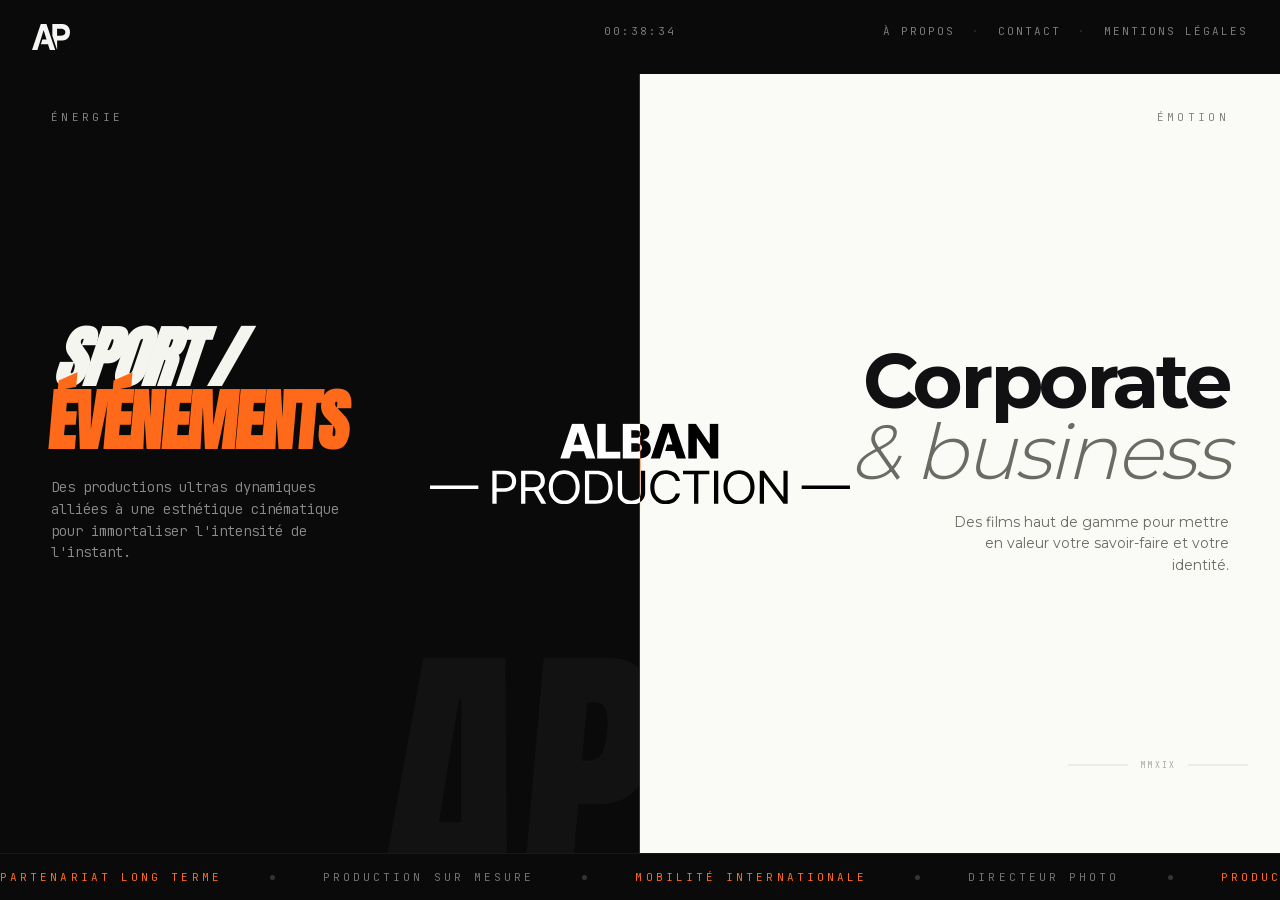
==== commit ff4deaab: "perf: precharge les polices qui rendent reellement le texte" ====
--- a/index.html
+++ b/index.html
@@ -26,8 +26,15 @@
 <link rel="apple-touch-icon" href="/favicon.svg">
 <meta name="theme-color" content="#0a0a0b">
 
-<link rel="preload" href="/assets/fonts/montserrat-400.woff2" as="font" type="font/woff2" crossorigin>
-<link rel="preload" href="/assets/fonts/montserrat-600.woff2" as="font" type="font/woff2" crossorigin>
+<!-- ATTENTION : les noms des fichiers de polices sont inversés par rapport à leur
+     contenu. Ceux nommés « -ext » portent le jeu latin de base, celui qui écrit
+     le texte français ; ceux sans suffixe portent le latin étendu, qu'aucun
+     caractère du site n'utilise. Précharger les seconds revenait à télécharger
+     132 Ko en priorité haute pour rien, sans accélérer l'affichage du texte.
+     Vérifier la plage unicode-range dans fonts.css avant de toucher à ces deux
+     lignes, pas le nom du fichier. -->
+<link rel="preload" href="/assets/fonts/montserrat-400-ext.woff2" as="font" type="font/woff2" crossorigin>
+<link rel="preload" href="/assets/fonts/montserrat-600-ext.woff2" as="font" type="font/woff2" crossorigin>
 <link rel="stylesheet" href="/assets/fonts.css?v=96394fb1">
 <link rel="stylesheet" href="/assets/styles.css?v=3a34f02d">
 
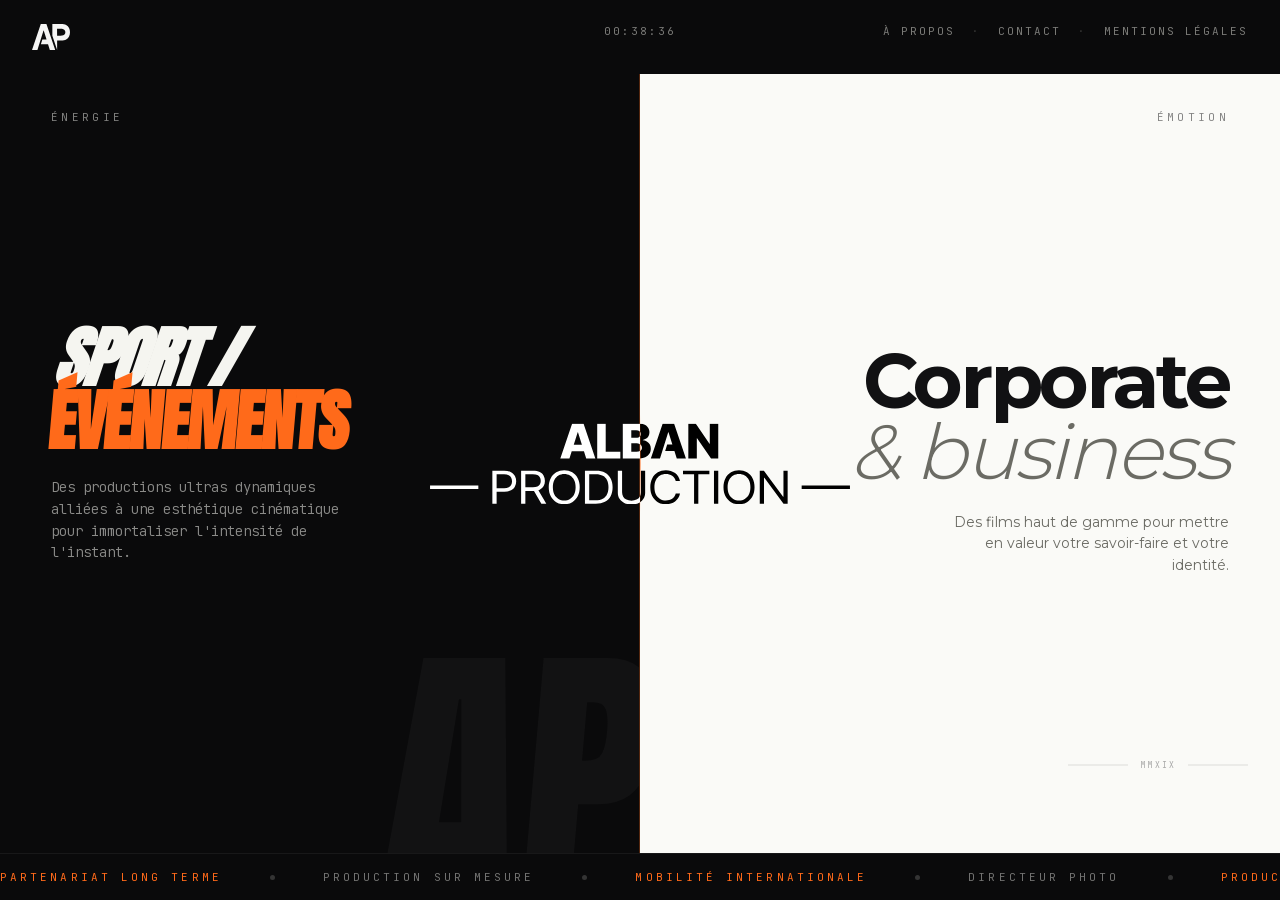
==== commit dde997e7: "privacy: heberge les vignettes Vimeo et supprime la dependance a vumbnail.com" ====
--- a/index.html
+++ b/index.html
@@ -193,6 +193,6 @@
   </div>
 </main>
 
-<script src="/assets/app.js?v=abff053b" defer></script>
+<script src="/assets/app.js?v=b01a262f" defer></script>
 </body>
 </html>
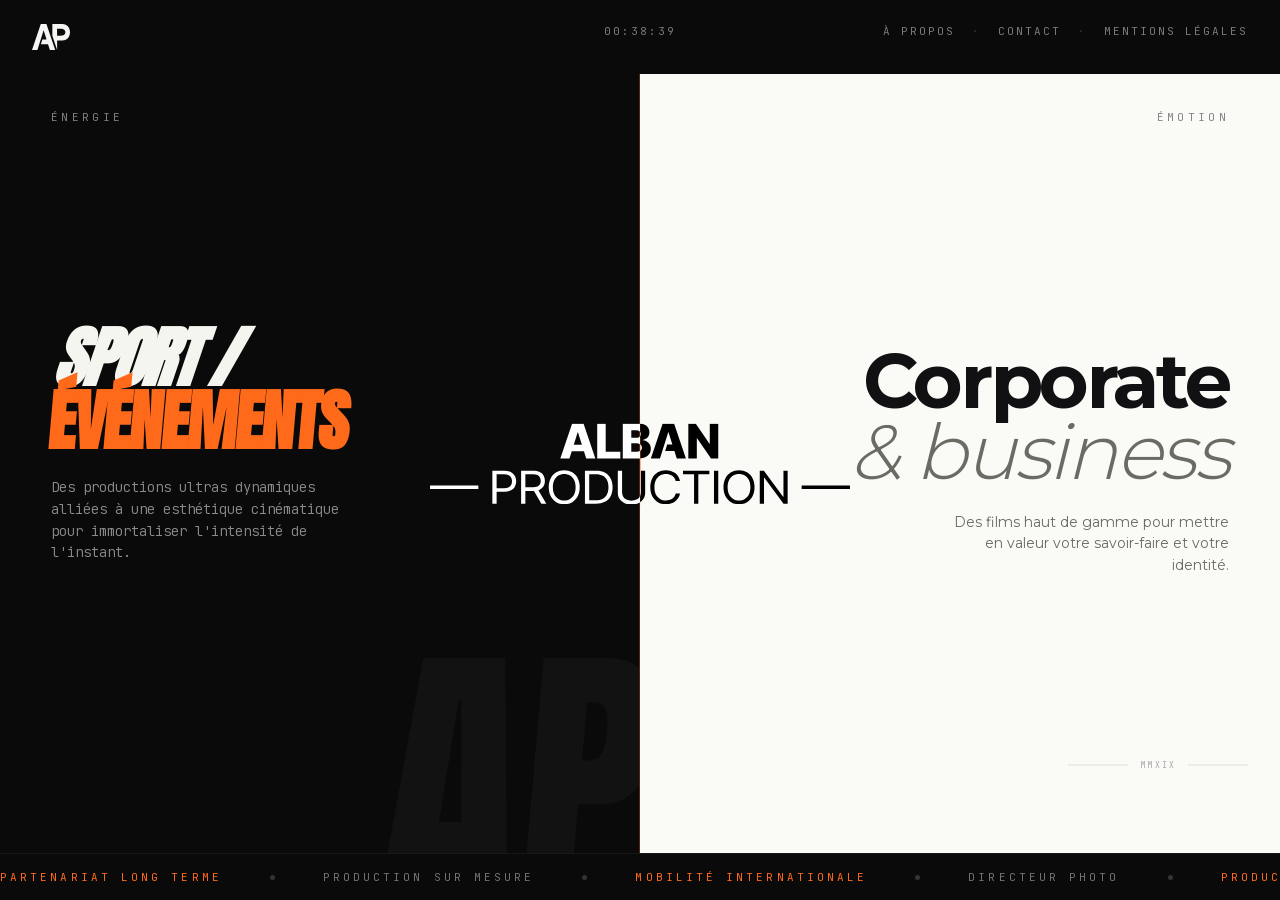
==== commit 51cdfde6: "fix: favicon carre, versions PNG et favicon.ico pour Google" ====
--- a/index.html
+++ b/index.html
@@ -21,9 +21,15 @@
 <meta name="twitter:description" content="Alban Production · Production audiovisuelle haut de gamme à Bourg-en-Bresse (Ain, Auvergne-Rhône-Alpes). Films d'entreprise, brand films, captations sportives et événementielles.">
 <meta name="twitter:image" content="https://alban-production.fr/og-image.jpg">
 
+<!-- Favicon. L'ancienne version ne déclarait qu'un SVG, au format 4748×3254 :
+     Google n'accepte qu'une icône carrée, et son robot cherche d'abord
+     /favicon.ico — absent, d'où le globe générique dans les résultats.
+     Désormais : SVG carré pour les navigateurs récents, PNG en 48 et 192
+     (Google exige un multiple de 48), et un vrai favicon.ico à la racine. -->
 <link rel="icon" type="image/svg+xml" href="/favicon.svg">
-<link rel="alternate icon" href="/favicon.svg">
-<link rel="apple-touch-icon" href="/favicon.svg">
+<link rel="icon" type="image/png" sizes="192x192" href="/favicon-192.png">
+<link rel="icon" type="image/png" sizes="48x48" href="/favicon-48.png">
+<link rel="apple-touch-icon" sizes="180x180" href="/apple-touch-icon.png">
 <meta name="theme-color" content="#0a0a0b">
 
 <!-- ATTENTION : les noms des fichiers de polices sont inversés par rapport à leur
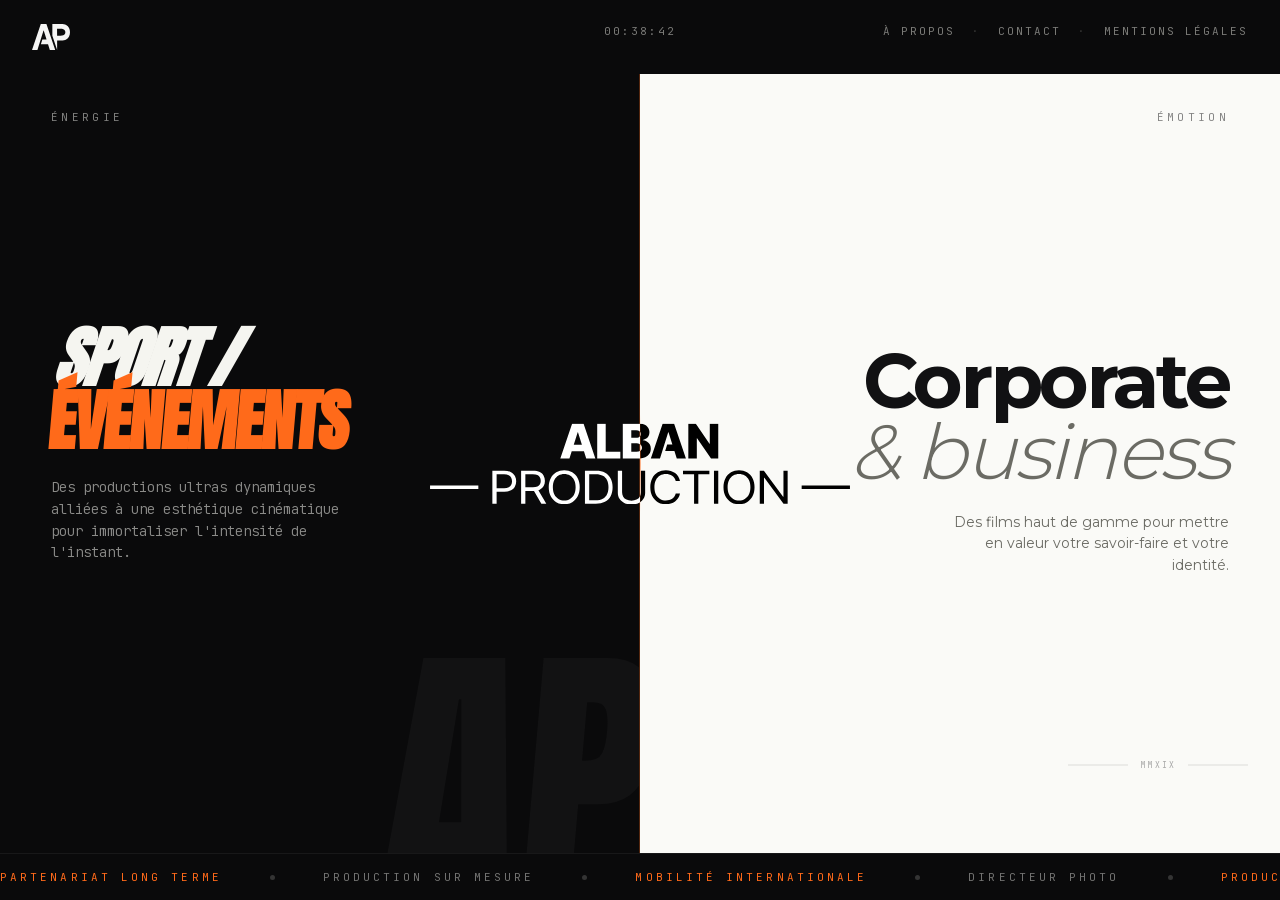
==== commit 55cbab38: "seo: la page a-propos a son propre titre principal" ====
--- a/index.html
+++ b/index.html
@@ -42,7 +42,7 @@
 <link rel="preload" href="/assets/fonts/montserrat-400-ext.woff2" as="font" type="font/woff2" crossorigin>
 <link rel="preload" href="/assets/fonts/montserrat-600-ext.woff2" as="font" type="font/woff2" crossorigin>
 <link rel="stylesheet" href="/assets/fonts.css?v=96394fb1">
-<link rel="stylesheet" href="/assets/styles.css?v=3a34f02d">
+<link rel="stylesheet" href="/assets/styles.css?v=31d488c6">
 
 <script type="application/ld+json">
 {
--- a/assets/styles.css
+++ b/assets/styles.css
@@ -3061,6 +3061,15 @@
     max-width: 18ch;
     color: #fff;
   }
+  /* Le <h1> ne porte que « Alban Dubois » : il est neutralisé visuellement
+     pour que le bloc s'affiche exactement comme avant (voir site.html). */
+  .about-hero-title h1 {
+    display: inline;
+    font: inherit;
+    letter-spacing: inherit;
+    color: inherit;
+    margin: 0;
+  }
   .about-hero-title .dot { color: var(--accent); }
   .about-hero-title em {
     font-family: var(--font-serif-accent);
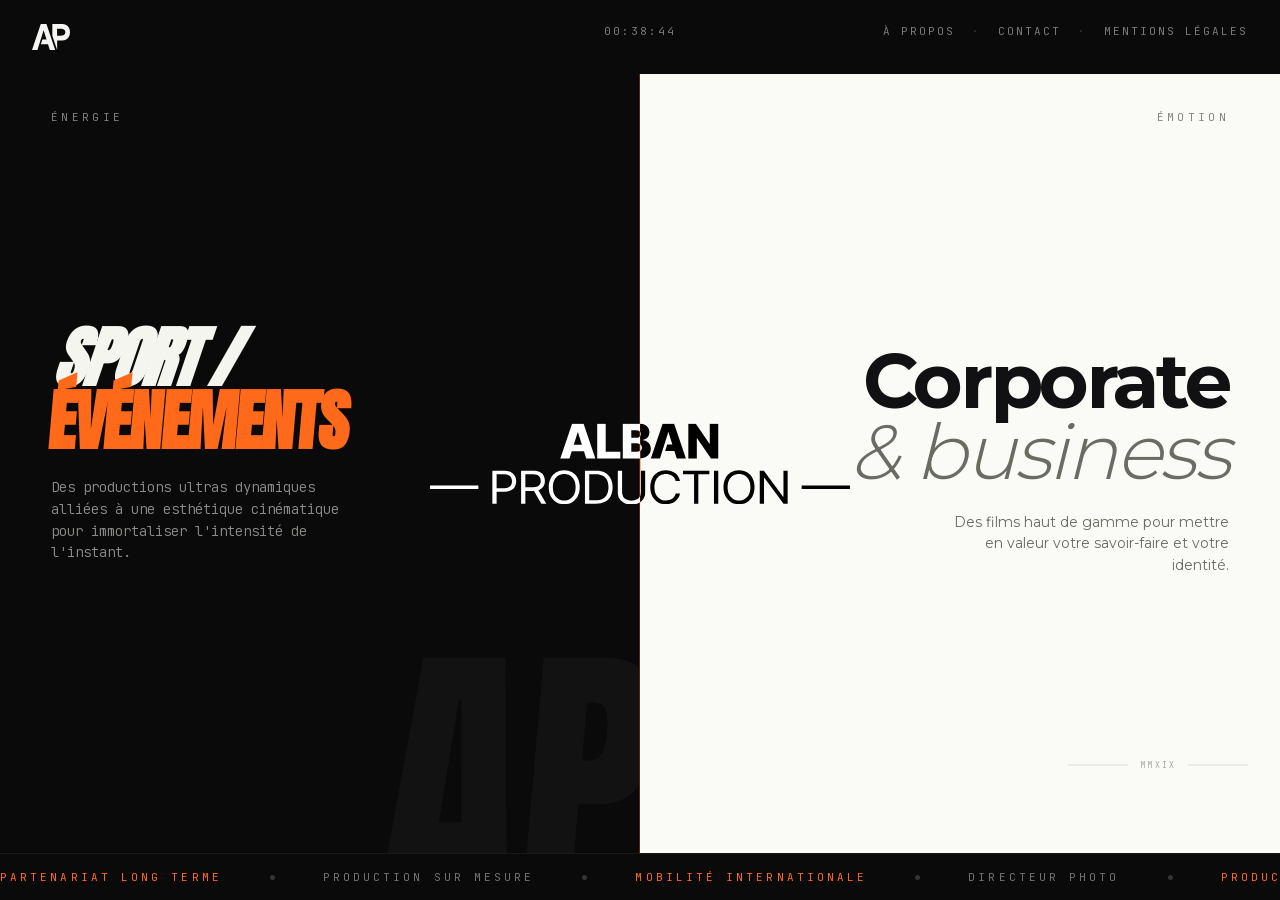
==== commit 685e0552: "fix: l'image d'attente transparaissait sous le lecteur video" ====
--- a/index.html
+++ b/index.html
@@ -42,7 +42,7 @@
 <link rel="preload" href="/assets/fonts/montserrat-400-ext.woff2" as="font" type="font/woff2" crossorigin>
 <link rel="preload" href="/assets/fonts/montserrat-600-ext.woff2" as="font" type="font/woff2" crossorigin>
 <link rel="stylesheet" href="/assets/fonts.css?v=96394fb1">
-<link rel="stylesheet" href="/assets/styles.css?v=31d488c6">
+<link rel="stylesheet" href="/assets/styles.css?v=dcc7e7b3">
 
 <script type="application/ld+json">
 {
@@ -199,6 +199,6 @@
   </div>
 </main>
 
-<script src="/assets/app.js?v=b01a262f" defer></script>
+<script src="/assets/app.js?v=5a8c676f" defer></script>
 </body>
 </html>
--- a/assets/styles.css
+++ b/assets/styles.css
@@ -1701,6 +1701,13 @@
 @media(min-width: 900px) { .sport-hero { padding: 10rem 3rem 5rem; gap: 3rem; } }
 
 /* Vimeo bg — plein hero, full-bleed */
+/* Une fois le lecteur Vimeo chargé, l'image d'attente est retirée : le lecteur
+   ne remplit pas toujours toute la hauteur du cadre et laisse des bandes
+   transparentes, dans lesquelles l'image se voyait. Le fond peint reprend la
+   main, comme avant l'ajout des images d'attente. Classe posée par app.js. */
+.corp-hero-bg.lecteur-pret,
+.sport-hero-bg.lecteur-pret { background-image: none; }
+
 /* Image d'attente du hero — même principe que .corp-hero-bg */
 .sport-hero-bg {
   position: absolute;
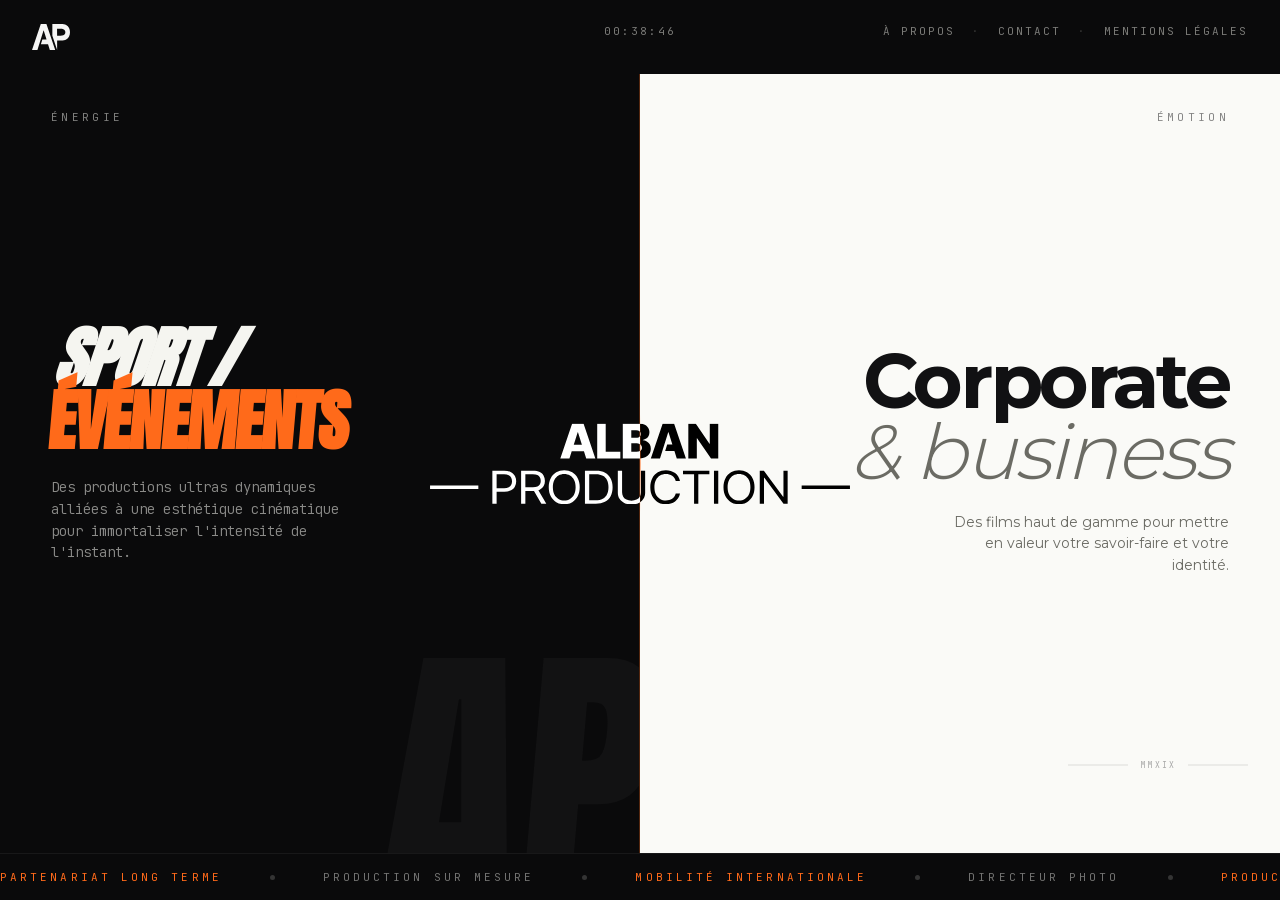
==== commit a574b8a5: "fix: retire l'image d'attente a la lecture reelle, plus au chargement" ====
--- a/index.html
+++ b/index.html
@@ -199,6 +199,6 @@
   </div>
 </main>
 
-<script src="/assets/app.js?v=5a8c676f" defer></script>
+<script src="/assets/app.js?v=f77fb2f0" defer></script>
 </body>
 </html>
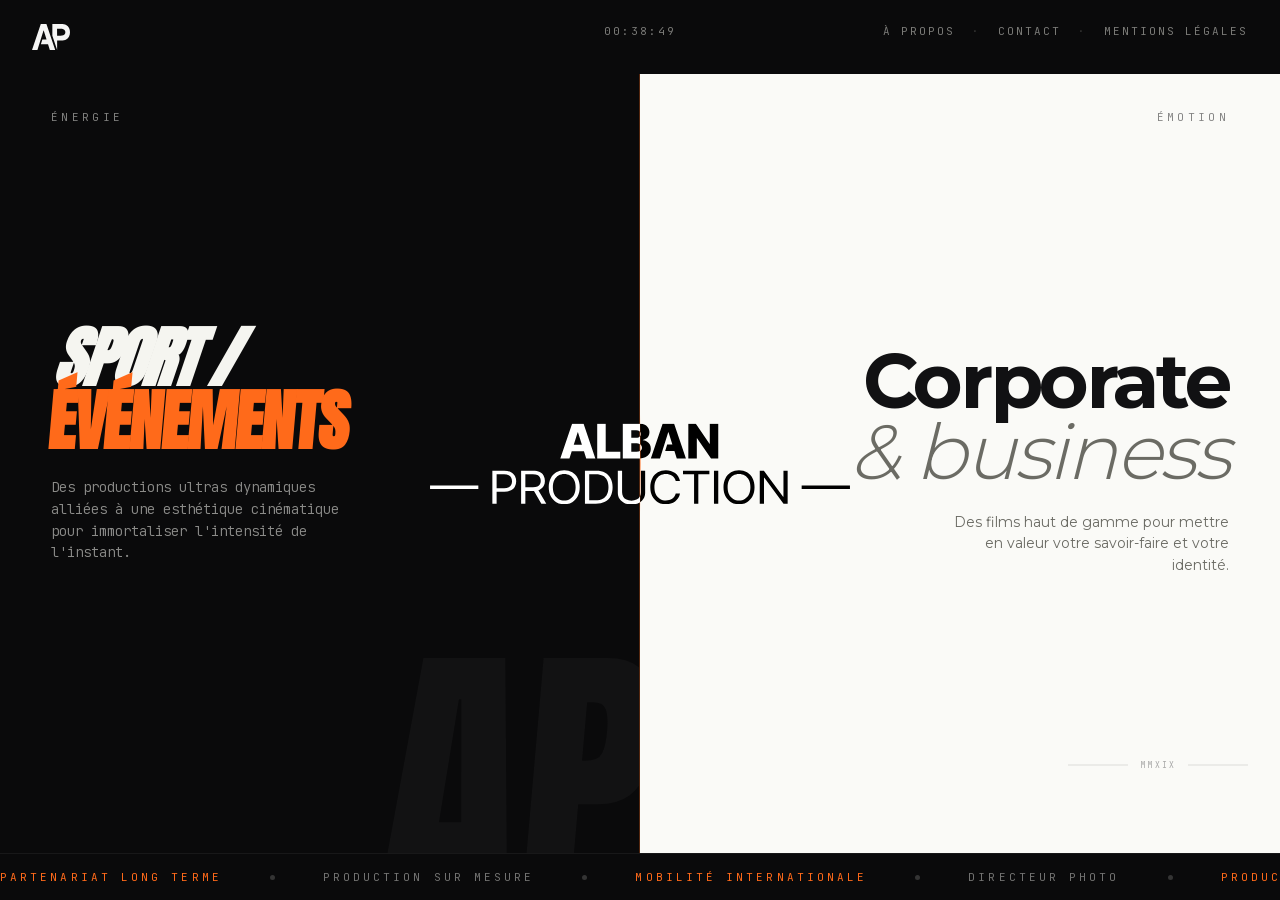
==== commit 9c2be0b0: "chore: balise de validation Google Search Console" ====
--- a/index.html
+++ b/index.html
@@ -6,6 +6,11 @@
 <title>Alban Production — Production audiovisuelle, Bourg-en-Bresse</title>
 <meta name="description" content="Alban Production · Production audiovisuelle haut de gamme à Bourg-en-Bresse (Ain, Auvergne-Rhône-Alpes). Films d'entreprise, brand films, captations sportives et événementielles.">
 <meta name="author" content="Alban Dubois">
+<!-- Preuve de propriété pour la Search Console de Google (méthode « balise HTML »,
+     13 août 2026). Ce n'est pas un secret : la balise est publique par nature.
+     Ne pas la retirer — Google revérifie périodiquement, et la propriété serait
+     perdue, avec l'historique de performances qui va avec. -->
+<meta name="google-site-verification" content="782qQTSrLFsS3xoEdYmQMaeFbhl7r28yD8CcuYY8qZE">
 <link rel="canonical" href="https://alban-production.fr/">
 
 <meta property="og:type" content="website">
